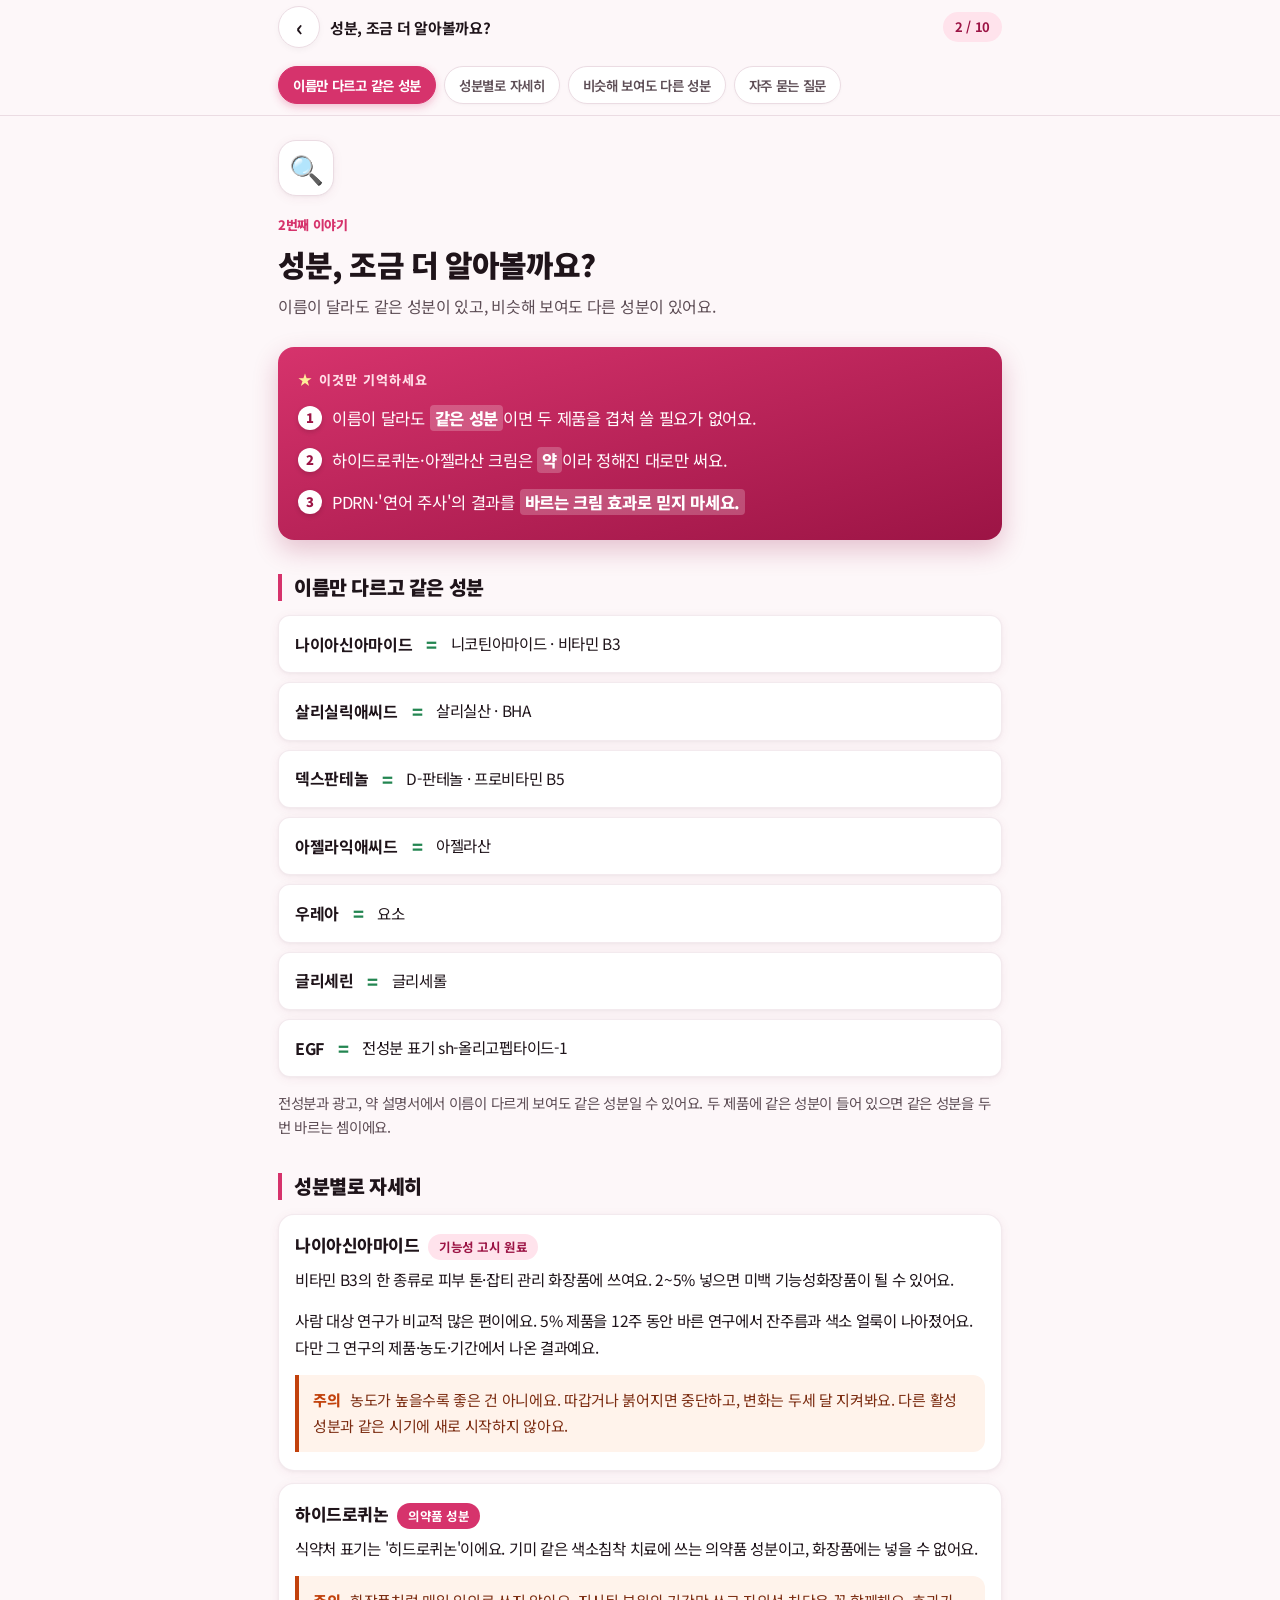
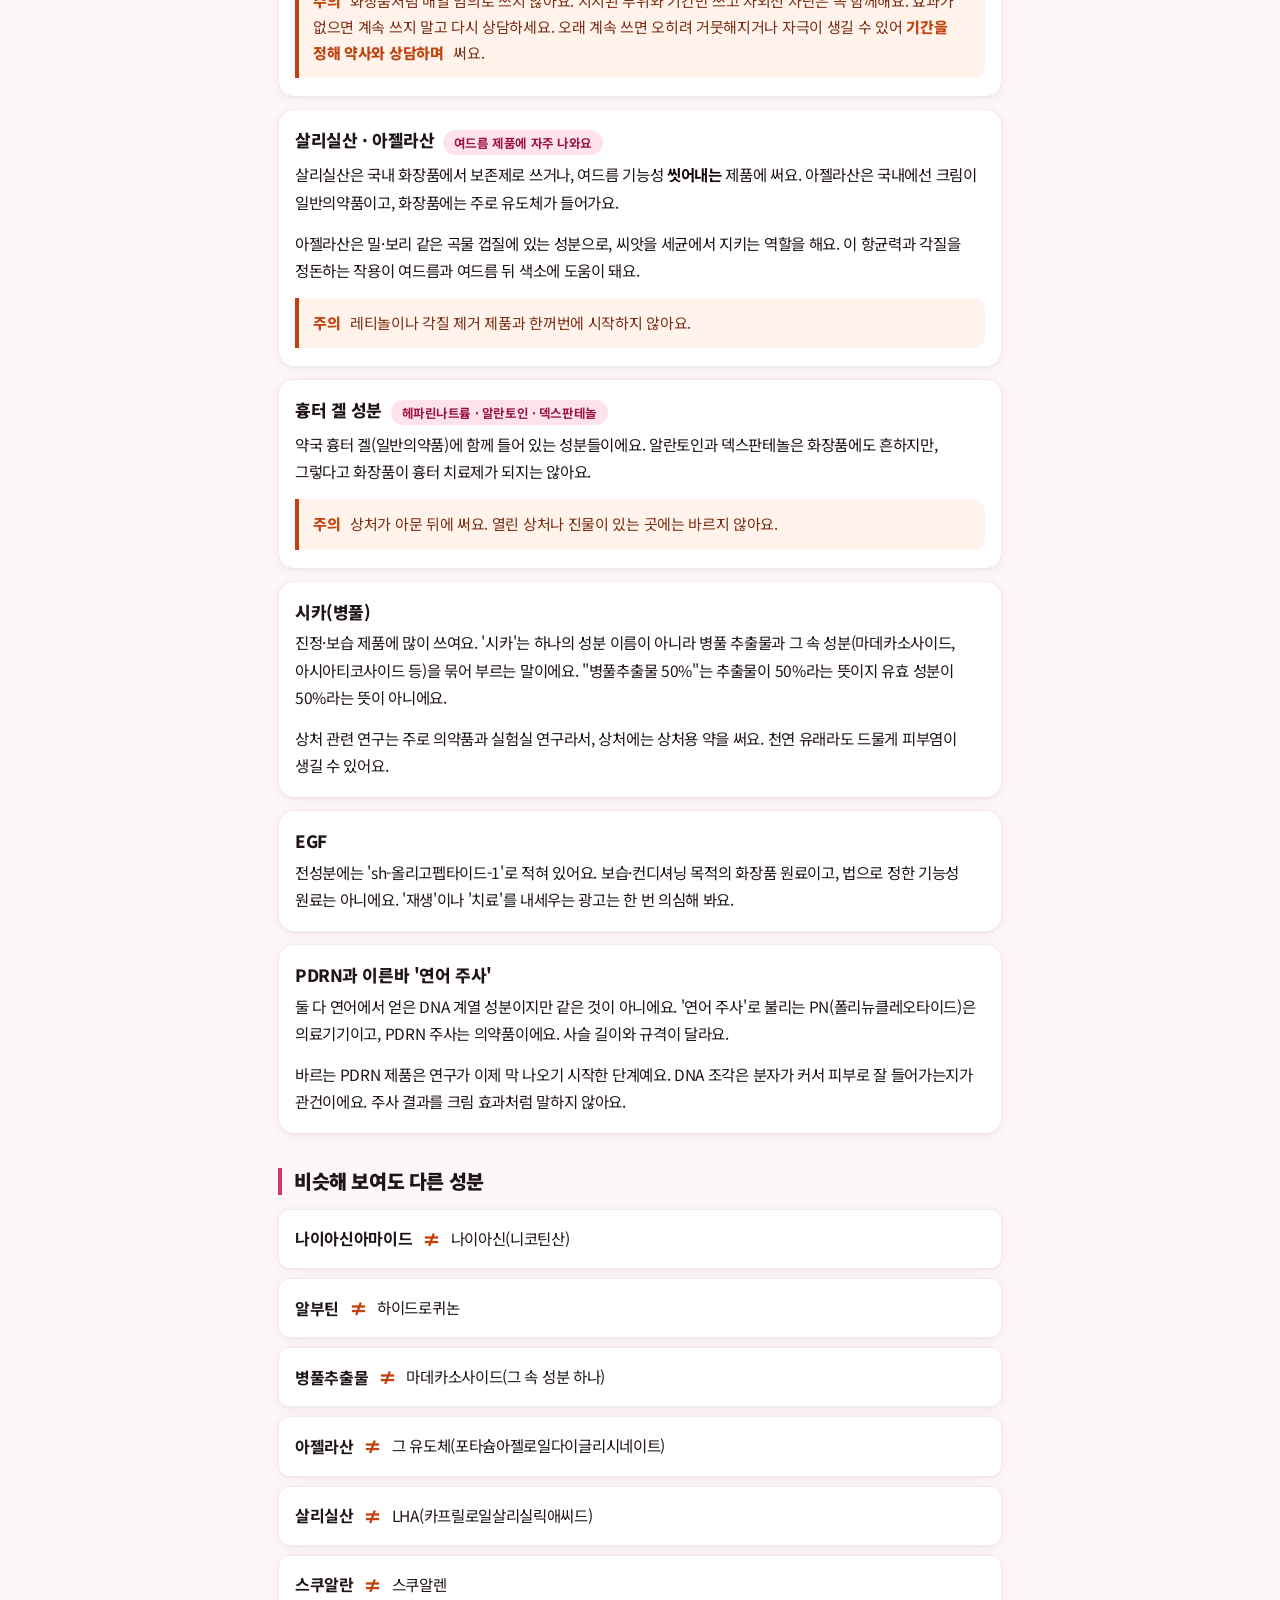
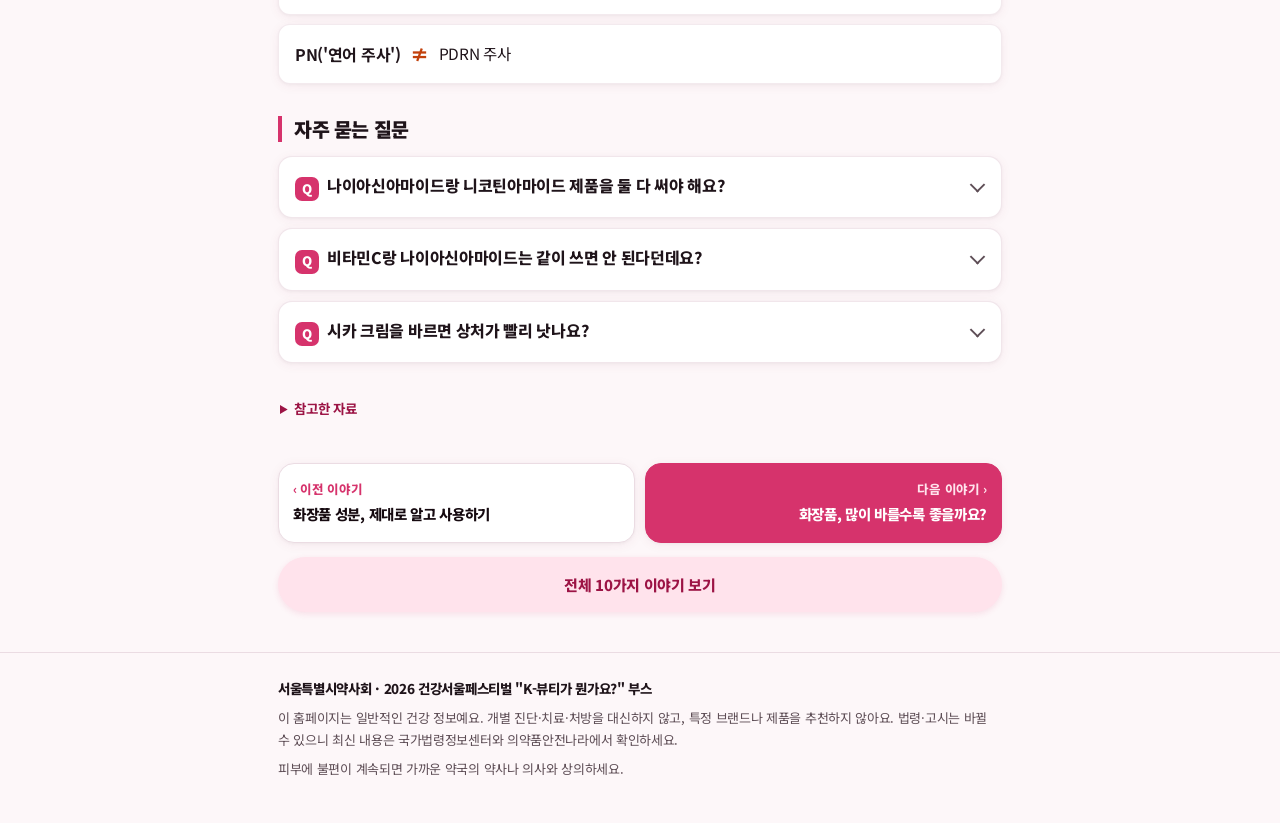
==== ingredients-more.html @ 90605d67 "Hero title in Hahmlet to match booth logo Co-Authored-By: Claude Opus 5.5 (1M context) <noreply@anth" ====
<!doctype html>
<html lang="ko">
<head>
<meta charset="utf-8">
<meta name="viewport" content="width=device-width, initial-scale=1, viewport-fit=cover">
<title>성분, 조금 더 알아볼까요? | 약사와 함께 읽는 K-뷰티</title>
<meta name="description" content="이름이 달라도 같은 성분이 있고, 비슷해 보여도 다른 성분이 있어요.">
<meta property="og:title" content="성분, 조금 더 알아볼까요?">
<meta property="og:image" content="https://spafesta.github.io/kbeauty2026/assets/og-image.png">
<meta property="og:image:width" content="1200">
<meta property="og:image:height" content="630">
<meta name="twitter:card" content="summary_large_image">
<meta name="twitter:image" content="https://spafesta.github.io/kbeauty2026/assets/og-image.png">
<meta property="og:description" content="이름이 달라도 같은 성분이 있고, 비슷해 보여도 다른 성분이 있어요.">
<meta name="theme-color" content="#fff8fa">
<link rel="icon" href="assets/icon.svg" type="image/svg+xml">
<link rel="preconnect" href="https://fonts.googleapis.com">
<link rel="preconnect" href="https://fonts.gstatic.com" crossorigin>
<link rel="stylesheet" href="https://fonts.googleapis.com/css2?family=Noto+Sans+KR:wght@400;500;700;900&display=swap">
<link rel="stylesheet" href="assets/style.css?v=1016c">
</head>
<body data-prev="ingredients.html" data-next="routine.html">
<a class="skip" href="#main">본문 바로가기</a>
<header class="appbar">
<div class="wrap appbar-in"><a class="back" href="index.html" aria-label="처음으로">‹</a><span class="appbar-title">성분, 조금 더 알아볼까요?</span><span class="appbar-pos">2 / 10</span></div>
<div class="progress" aria-hidden="true"><i></i></div>
<nav class="toc" aria-label="이 페이지의 목차"></nav>
</header>
<main id="main" class="wrap">
<div class="thead">
<div class="ico" aria-hidden="true">🔍</div>
<span class="tag-n">2번째 이야기</span>
<h1>성분, 조금 더 알아볼까요?</h1>
<p class="lead">이름이 달라도 같은 성분이 있고, 비슷해 보여도 다른 성분이 있어요.</p>
</div>
<div class="keybox"><p class="kb-title">이것만 기억하세요</p><ol><li>이름이 달라도 <b>같은 성분</b>이면 두 제품을 겹쳐 쓸 필요가 없어요.</li><li>하이드로퀴논·아젤라산 크림은 <b>약</b>이라 정해진 대로만 써요.</li><li>PDRN·'연어 주사'의 결과를 <b>바르는 크림 효과로 믿지 마세요.</b></li></ol></div>

<section>
<h3>이름만 다르고 같은 성분</h3>
<ul class="eq">
<li><b>나이아신아마이드</b><span>=</span>니코틴아마이드 · 비타민 B3</li>
<li><b>살리실릭애씨드</b><span>=</span>살리실산 · BHA</li>
<li><b>덱스판테놀</b><span>=</span>D-판테놀 · 프로비타민 B5</li>
<li><b>아젤라익애씨드</b><span>=</span>아젤라산</li>
<li><b>우레아</b><span>=</span>요소</li>
<li><b>글리세린</b><span>=</span>글리세롤</li>
<li><b>EGF</b><span>=</span>전성분 표기 sh-올리고펩타이드-1</li>
</ul>
<p class="note">전성분과 광고, 약 설명서에서 이름이 다르게 보여도 같은 성분일 수 있어요. 두 제품에 같은 성분이 들어 있으면 같은 성분을 두 번 바르는 셈이에요.</p>
</section>

<section>
<h3>성분별로 자세히</h3>
<div class="stack">
<article class="card">
<h4>나이아신아마이드 <span class="pill">기능성 고시 원료</span></h4>
<p>비타민 B3의 한 종류로 피부 톤·잡티 관리 화장품에 쓰여요. 2~5% 넣으면 미백 기능성화장품이 될 수 있어요.</p>
<p>사람 대상 연구가 비교적 많은 편이에요. 5% 제품을 12주 동안 바른 연구에서 잔주름과 색소 얼룩이 나아졌어요. 다만 그 연구의 제품·농도·기간에서 나온 결과예요.</p>
<p class="warn-line"><b>주의</b> 농도가 높을수록 좋은 건 아니에요. 따갑거나 붉어지면 중단하고, 변화는 두세 달 지켜봐요. 다른 활성 성분과 같은 시기에 새로 시작하지 않아요.</p>
</article>
<article class="card">
<h4>하이드로퀴논 <span class="pill strong">의약품 성분</span></h4>
<p>식약처 표기는 '히드로퀴논'이에요. 기미 같은 색소침착 치료에 쓰는 의약품 성분이고, 화장품에는 넣을 수 없어요.</p>
<p class="warn-line"><b>주의</b> 화장품처럼 매일 임의로 쓰지 않아요. 지시된 부위와 기간만 쓰고 자외선 차단은 꼭 함께해요. 효과가 없으면 계속 쓰지 말고 다시 상담하세요. 오래 계속 쓰면 오히려 거뭇해지거나 자극이 생길 수 있어 <b>기간을 정해 약사와 상담하며</b> 써요.</p>
</article>
<article class="card">
<h4>살리실산 · 아젤라산 <span class="pill">여드름 제품에 자주 나와요</span></h4>
<p>살리실산은 국내 화장품에서 보존제로 쓰거나, 여드름 기능성 <b>씻어내는</b> 제품에 써요. 아젤라산은 국내에선 크림이 일반의약품이고, 화장품에는 주로 유도체가 들어가요.</p>
<p>아젤라산은 밀·보리 같은 곡물 껍질에 있는 성분으로, 씨앗을 세균에서 지키는 역할을 해요. 이 항균력과 각질을 정돈하는 작용이 여드름과 여드름 뒤 색소에 도움이 돼요.</p>
<p class="warn-line"><b>주의</b> 레티놀이나 각질 제거 제품과 한꺼번에 시작하지 않아요.</p>
</article>
<article class="card">
<h4>흉터 겔 성분 <span class="pill">헤파린나트륨 · 알란토인 · 덱스판테놀</span></h4>
<p>약국 흉터 겔(일반의약품)에 함께 들어 있는 성분들이에요. 알란토인과 덱스판테놀은 화장품에도 흔하지만, 그렇다고 화장품이 흉터 치료제가 되지는 않아요.</p>
<p class="warn-line"><b>주의</b> 상처가 아문 뒤에 써요. 열린 상처나 진물이 있는 곳에는 바르지 않아요.</p>
</article>
<article class="card">
<h4>시카(병풀)</h4>
<p>진정·보습 제품에 많이 쓰여요. '시카'는 하나의 성분 이름이 아니라 병풀 추출물과 그 속 성분(마데카소사이드, 아시아티코사이드 등)을 묶어 부르는 말이에요. "병풀추출물 50%"는 추출물이 50%라는 뜻이지 유효 성분이 50%라는 뜻이 아니에요.</p>
<p>상처 관련 연구는 주로 의약품과 실험실 연구라서, 상처에는 상처용 약을 써요. 천연 유래라도 드물게 피부염이 생길 수 있어요.</p>
</article>
<article class="card">
<h4>EGF</h4>
<p>전성분에는 'sh-올리고펩타이드-1'로 적혀 있어요. 보습·컨디셔닝 목적의 화장품 원료이고, 법으로 정한 기능성 원료는 아니에요. '재생'이나 '치료'를 내세우는 광고는 한 번 의심해 봐요.</p>
</article>
<article class="card">
<h4>PDRN과 이른바 '연어 주사'</h4>
<p>둘 다 연어에서 얻은 DNA 계열 성분이지만 같은 것이 아니에요. '연어 주사'로 불리는 PN(폴리뉴클레오타이드)은 의료기기이고, PDRN 주사는 의약품이에요. 사슬 길이와 규격이 달라요.</p>
<p>바르는 PDRN 제품은 연구가 이제 막 나오기 시작한 단계예요. DNA 조각은 분자가 커서 피부로 잘 들어가는지가 관건이에요. 주사 결과를 크림 효과처럼 말하지 않아요.</p>
</article>
</div>
</section>

<section>
<h3>비슷해 보여도 다른 성분</h3>
<ul class="eq ne">
<li><b>나이아신아마이드</b><span>≠</span>나이아신(니코틴산)</li>
<li><b>알부틴</b><span>≠</span>하이드로퀴논</li>
<li><b>병풀추출물</b><span>≠</span>마데카소사이드(그 속 성분 하나)</li>
<li><b>아젤라산</b><span>≠</span>그 유도체(포타슘아젤로일다이글리시네이트)</li>
<li><b>살리실산</b><span>≠</span>LHA(카프릴로일살리실릭애씨드)</li>
<li><b>스쿠알란</b><span>≠</span>스쿠알렌</li>
<li><b>PN('연어 주사')</b><span>≠</span>PDRN 주사</li>
</ul>
</section>
<section class="faq"><h3>자주 묻는 질문</h3>
<details class="qa-item"><summary>나이아신아마이드랑 니코틴아마이드 제품을 둘 다 써야 해요?</summary><p>같은 성분이라 둘 다 살 필요가 없어요. 두 제품을 겹쳐 바르면 같은 성분을 두 번 바르는 셈이에요.</p></details>
<details class="qa-item"><summary>비타민C랑 나이아신아마이드는 같이 쓰면 안 된다던데요?</summary><p>평소처럼 같이 써도 안 된다는 근거는 약해요. 겹쳐 발랐을 때 따가우면 아침과 저녁으로 나눠 쓰면 돼요.</p></details>
<details class="qa-item"><summary>시카 크림을 바르면 상처가 빨리 낫나요?</summary><p>상처에는 화장품을 바르지 않는 게 원칙이에요. 상처는 상처용 약으로 관리하고, 시카 크림은 피부가 아문 뒤 보습용으로 생각하세요.</p></details>
</section>
<details class="refs"><summary>참고한 자료</summary><ol><li>식약처 「기능성화장품 심사에 관한 규정」</li><li>의약품안전나라(nedrug.mfds.go.kr) 허가사항</li><li>Bissett DL 외. Int J Cosmet Sci 2004;26(5):231–238</li><li>「화장품 안전기준 등에 관한 규정」 별표2(살리실릭애씨드), 화장품법 시행규칙 제2조</li></ol></details>
<nav class="pager" aria-label="다른 이야기">
<a class="prev" href="ingredients.html"><small>‹ 이전 이야기</small><b>화장품 성분, 제대로 알고 사용하기</b></a>
<a class="next" href="routine.html"><small>다음 이야기 ›</small><b>화장품, 많이 바를수록 좋을까요?</b></a>
</nav>
<a class="home-link" href="index.html">전체 10가지 이야기 보기</a>
</main>
<footer class="foot"><div class="wrap">
<p class="org">서울특별시약사회 · 2026 건강서울페스티벌 "K-뷰티가 뭔가요?" 부스</p>
<p>이 홈페이지는 일반적인 건강 정보예요. 개별 진단·치료·처방을 대신하지 않고, 특정 브랜드나 제품을 추천하지 않아요. 법령·고시는 바뀔 수 있으니 최신 내용은 국가법령정보센터와 의약품안전나라에서 확인하세요.</p>
<p>피부에 불편이 계속되면 가까운 약국의 약사나 의사와 상의하세요.</p>
</div></footer>
<script src="assets/app.js"></script>
</body>
</html>
---- assets/style.css ----
/* 약사와 함께 읽는 K-뷰티 — 모바일 우선 초고가독성 디자인 시스템
   구조: 1.토큰 2.기본 3.상단바 4.홈 5.주제 헤더 6.본문 부품(가독성 강화) 7.하단 8.PC 반응형 */

/* 1. 디자인 토큰 */
:root {
  --bg: #fdf7f9;
  --surface: #ffffff;
  --ink: #1f141a;          /* 본문 텍스트: 선명하고 짙은 웜블랙 (가독성 최우선) */
  --muted: #5e4e56;        /* 보조 텍스트: 대비 강화 (흐릿함 제거) */
  --line: #ebdce3;
  --brand: #d6336c;
  --brand-deep: #9c1445;
  --brand-soft: #ffe3ec;
  --brand-tint: #fff0f5;
  --warn: #c2410c;
  --warn-soft: #fff3eb;
  --ok: #238551;
  --ok-soft: #eafaf1;
  --danger: #c92a2a;
  --radius: 16px;
  --shadow: 0 2px 12px rgba(130, 30, 75, .06), 0 1px 3px rgba(0, 0, 0, .04);
  --font: "Noto Sans KR", -apple-system, BlinkMacSystemFont, "Apple SD Gothic Neo", "Malgun Gothic", system-ui, sans-serif;
  --bar-h: 54px;
  color-scheme: light;
}

/* 2. 기본 & 모바일 타이포그래피 */
* { box-sizing: border-box; }
html {
  -webkit-text-size-adjust: 100%;
  scroll-behavior: smooth;
  scroll-padding-top: calc(var(--bar-h) + 54px);
}
body {
  margin: 0;
  background: var(--bg);
  color: var(--ink);
  font-family: var(--font);
  font-size: 16.5px;
  line-height: 1.8;
  letter-spacing: -0.018em;  /* 한글 특유의 글자 벌어짐을 잡아주어 독서 피로도 감소 */
  word-break: keep-all;
  overflow-wrap: break-word;
  -webkit-tap-highlight-color: transparent;
}
img, svg { max-width: 100%; }
a { color: var(--brand-deep); text-underline-offset: 3px; }
a:focus-visible, button:focus-visible, summary:focus-visible { outline: 3px solid var(--brand); outline-offset: 2px; border-radius: 8px; }
h1, h2, h3, h4 { margin: 0; line-height: 1.4; text-wrap: balance; letter-spacing: -0.025em; }
p { margin: 0 0 14px; }
ul, ol { margin: 0 0 14px; }
b, strong { font-weight: 700; color: #160a10; }
.wrap { width: 100%; max-width: 660px; margin: 0 auto; padding-inline: 18px; }
.skip { position: absolute; left: -999px; top: 0; background: #fff; padding: 8px 12px; z-index: 50; }
.skip:focus { left: 8px; }
.note { font-size: 14.5px; color: var(--muted); line-height: 1.65; margin: 8px 0 14px; }
@media (prefers-reduced-motion: reduce) { html { scroll-behavior: auto; } * { animation: none !important; transition: none !important; } }

/* 3. 상단 고정바 (앱바 & 목차 칩) */
.appbar {
  position: sticky;
  top: 0;
  z-index: 30;
  background: rgba(253, 247, 249, .95);
  backdrop-filter: blur(14px);
  -webkit-backdrop-filter: blur(14px);
  border-bottom: 1px solid var(--line);
  padding-top: env(safe-area-inset-top, 0px);
}
.appbar-in { display: flex; align-items: center; gap: 10px; height: var(--bar-h); }
.brand { display: flex; align-items: center; gap: 8px; color: var(--ink); text-decoration: none; font-size: 15px; font-weight: 500; min-width: 0; }
.brand svg { width: 24px; height: 24px; color: var(--brand); flex: none; }
.brand b { color: var(--brand); font-weight: 900; }
.back {
  display: grid;
  place-items: center;
  width: 42px;
  height: 42px;
  border-radius: 50%;
  background: var(--surface);
  border: 1px solid var(--line);
  box-shadow: 0 2px 6px rgba(0, 0, 0, .04);
  color: var(--ink);
  text-decoration: none;
  font-size: 22px;
  font-weight: 700;
  flex: none;
}
.back:active { transform: scale(.95); }
.appbar-title { flex: 1; min-width: 0; font-size: 15px; font-weight: 700; white-space: nowrap; overflow: hidden; text-overflow: ellipsis; }
.appbar-pos { flex: none; font-size: 13px; font-weight: 700; color: var(--brand-deep); background: var(--brand-soft); border-radius: 999px; padding: 3px 12px; font-variant-numeric: tabular-nums; }
.progress { height: 3px; background: transparent; }
.progress i { display: block; height: 100%; width: 0; background: linear-gradient(90deg, #f06595, var(--brand)); transition: width .1s linear; }

/* 가로 스크롤 목차 칩 */
.toc { display: flex; gap: 8px; overflow-x: auto; padding: 9px 18px 11px; max-width: 660px; margin: 0 auto; scrollbar-width: none; }
.toc::-webkit-scrollbar { display: none; }
.toc a {
  flex: none;
  padding: 6px 14px;
  border-radius: 999px;
  background: var(--surface);
  border: 1px solid var(--line);
  color: var(--muted);
  text-decoration: none;
  font-size: 13.5px;
  font-weight: 600;
  white-space: nowrap;
  max-width: 220px;
  overflow: hidden;
  text-overflow: ellipsis;
  box-shadow: 0 1px 3px rgba(0, 0, 0, .03);
  transition: all .15s ease;
}
.toc a.on {
  background: var(--brand);
  border-color: var(--brand);
  color: #fff;
  font-weight: 700;
  box-shadow: 0 3px 8px rgba(214, 51, 108, .3);
}
.toc:empty { display: none; }

/* 4. 홈 화면 (index.html) */
.hero { padding: 26px 0 10px; }
.eyebrow {
  display: inline-block;
  font-size: 12.5px;
  font-weight: 700;
  color: var(--brand-deep);
  background: var(--brand-soft);
  border-radius: 999px;
  padding: 4px 14px;
  margin-bottom: 12px;
  letter-spacing: -0.01em;
}
.hero h1 { font-size: clamp(30px, 8.8vw, 40px); font-weight: 900; letter-spacing: -.03em; line-height: 1.25; margin-bottom: 12px; }
.hero h1 span { background: linear-gradient(120deg, #e64980, var(--brand-deep)); -webkit-background-clip: text; background-clip: text; color: transparent; }
.lead { color: var(--muted); font-size: 16px; line-height: 1.65; margin: 0; }

.sec-title { font-size: 20px; font-weight: 900; margin: 34px 0 14px; display: flex; align-items: baseline; gap: 8px; letter-spacing: -.02em; }
.sec-title small { font-size: 13.5px; font-weight: 500; color: var(--muted); }

/* 오늘 꼭 기억할 4가지 타일 */
.key-grid { display: grid; grid-template-columns: 1fr 1fr; gap: 10px; list-style: none; margin: 0; padding: 0; }
.key-grid li {
  background: var(--surface);
  border-radius: var(--radius);
  padding: 16px 14px 14px;
  box-shadow: var(--shadow);
  border: 1px solid rgba(235, 220, 227, .6);
  font-size: 14px;
  line-height: 1.65;
  color: var(--muted);
}
.key-grid li b { display: block; color: var(--ink); font-size: 16px; margin-bottom: 4px; font-weight: 800; }
.key-grid .ic { display: block; font-size: 26px; line-height: 1; margin-bottom: 8px; }

/* 10가지 이야기 섹션 헤더 & 카드 */
.group-label {
  font-size: 17.5px;
  font-weight: 900;
  color: var(--brand-deep);
  margin: 28px 2px 12px;
  letter-spacing: -.02em;
  display: flex;
  align-items: center;
  gap: 8px;
}
.group-label::before {
  content: "";
  display: inline-block;
  width: 5px;
  height: 18px;
  background: var(--brand);
  border-radius: 3px;
}
.cards { display: grid; gap: 11px; }
.tcard {
  display: grid;
  grid-template-columns: 50px 1fr 20px;
  gap: 14px;
  align-items: center;
  background: var(--surface);
  border-radius: var(--radius);
  padding: 16px 16px 16px 14px;
  box-shadow: var(--shadow);
  border: 1px solid rgba(235, 220, 227, .6);
  color: var(--ink);
  text-decoration: none;
  transition: transform .15s ease, box-shadow .15s ease;
}
.tcard:active { transform: scale(.985); background: #fffcfd; }
.tcard .ico {
  width: 50px;
  height: 50px;
  border-radius: 15px;
  background: var(--brand-tint);
  border: 1px solid var(--brand-soft);
  display: grid;
  place-items: center;
  font-size: 25px;
  position: relative;
}
.tcard .ico em {
  position: absolute;
  top: -5px;
  left: -5px;
  min-width: 22px;
  height: 22px;
  border-radius: 999px;
  background: var(--brand);
  color: #fff;
  font: 800 12px/22px var(--font);
  text-align: center;
  padding: 0 4px;
  box-shadow: 0 2px 5px rgba(214, 51, 108, .3);
}
.tcard b { display: block; font-size: 17px; line-height: 1.45; margin-bottom: 3px; font-weight: 800; }
.tcard small { display: block; font-size: 14px; line-height: 1.55; color: var(--muted); }
.tcard::after { content: "›"; font-size: 26px; color: var(--brand); font-weight: 700; text-align: right; }

.ask {
  margin-top: 36px;
  padding: 22px;
  border-radius: var(--radius);
  background: linear-gradient(135deg, #ffe3ec, #fff0f5);
  border: 1px solid #ffd4e3;
}
.ask h2 { font-size: 18.5px; font-weight: 900; margin-bottom: 8px; color: var(--brand-deep); }
.ask p:last-child { margin: 0; font-size: 15px; line-height: 1.7; color: #4a333e; }

/* 5. 주제 상세 페이지 헤더 */
.thead { padding: 24px 0 8px; }
.thead .ico {
  width: 56px;
  height: 56px;
  border-radius: 18px;
  background: var(--surface);
  border: 1px solid var(--line);
  box-shadow: var(--shadow);
  display: grid;
  place-items: center;
  font-size: 28px;
  margin-bottom: 12px;
}
.thead .tag-n { display: inline-block; font-size: 13px; font-weight: 800; color: var(--brand); margin-bottom: 6px; }
.thead h1 { font-size: clamp(24px, 6.8vw, 30px); font-weight: 900; letter-spacing: -.03em; margin-bottom: 8px; }
.thead .lead { font-size: 16px; color: var(--muted); line-height: 1.65; }

/* 🌟 핵심 3줄 요약 박스 (시인성 극대화) */
.keybox {
  margin-top: 20px;
  background: linear-gradient(165deg, #d6336c 0%, #9c1445 100%);
  color: #ffffff;
  border-radius: var(--radius);
  padding: 20px 20px 10px;
  box-shadow: 0 10px 26px rgba(156, 20, 69, .24);
}
.kb-title {
  font-size: 13px;
  font-weight: 800;
  letter-spacing: .08em;
  color: #ffdce6;
  margin-bottom: 12px;
  text-transform: uppercase;
  display: flex;
  align-items: center;
  gap: 6px;
}
.kb-title::before { content: "★"; font-size: 14px; color: #ffec99; }
.keybox ol { list-style: none; counter-reset: kb; padding: 0; margin: 0; }
.keybox li {
  counter-increment: kb;
  position: relative;
  padding-left: 34px;
  margin-bottom: 14px;
  font-size: 16.5px;
  line-height: 1.7;
  color: #fffafc;
}
.keybox li::before {
  content: counter(kb);
  position: absolute;
  left: 0;
  top: 2px;
  width: 24px;
  height: 24px;
  border-radius: 50%;
  background: #ffffff;
  color: var(--brand-deep);
  font-size: 13px;
  font-weight: 900;
  display: grid;
  place-items: center;
  box-shadow: 0 2px 5px rgba(0, 0, 0, .15);
}
.keybox b {
  color: #fff;
  font-weight: 800;
  background: rgba(255, 255, 255, .22);
  border-radius: 4px;
  padding: 1px 5px;
}

/* 본문 섹션 및 제목 */
main > section, .block { margin-top: 34px; }
main > section > h3 {
  font-size: 19.5px;
  font-weight: 900;
  margin-bottom: 14px;
  padding-left: 12px;
  border-left: 4px solid var(--brand);
  line-height: 1.35;
  letter-spacing: -.02em;
}
h4 { font-size: 17px; font-weight: 800; margin-bottom: 6px; color: var(--ink); }

/* 6. 본문 부품 디자인 (모바일 가독성 특화) */
.card {
  background: var(--surface);
  border-radius: var(--radius);
  padding: 18px 16px;
  box-shadow: var(--shadow);
  border: 1px solid rgba(235, 220, 227, .6);
  min-width: 0;
}
.card p:last-child { margin-bottom: 0; }
.card p { font-size: 15.5px; line-height: 1.75; }
.grid2, .grid3, .stack { display: grid; gap: 12px; margin-bottom: 14px; }

.pill {
  display: inline-block;
  font-size: 12.5px;
  font-weight: 700;
  color: var(--brand-deep);
  background: var(--brand-soft);
  border-radius: 999px;
  padding: 2px 11px;
  margin-left: 4px;
  vertical-align: middle;
  line-height: 1.7;
}
.card > .pill { display: table; margin: 0 0 8px; }
.pill.strong { background: var(--brand); color: #fff; }
.big { display: block; font-size: 30px; font-weight: 900; color: var(--brand); line-height: 1.2; margin-bottom: 2px; }

.warn-line {
  font-size: 15px !important;
  line-height: 1.65;
  background: var(--warn-soft);
  border-left: 4px solid var(--warn);
  border-radius: 0 12px 12px 0;
  padding: 12px 14px;
  margin-top: 12px;
  color: #7c2d12;
}
.warn-line b { color: var(--warn); margin-right: 6px; font-weight: 800; }

/* 🌟 모바일 표: 카드형 2열 그리드로 정보 정돈 */
.table-wrap { margin-bottom: 14px; }
table { width: 100%; border-collapse: separate; border-spacing: 0 10px; }
thead { display: none; }
tbody, tr, th, td { display: block; }
tbody tr {
  background: var(--surface);
  border-radius: 14px;
  padding: 14px 16px;
  box-shadow: var(--shadow);
  border: 1px solid rgba(235, 220, 227, .7);
  margin-bottom: 10px;
}
tbody th {
  font-size: 17px;
  font-weight: 800;
  text-align: left;
  margin-bottom: 6px;
  padding-bottom: 6px;
  border-bottom: 1px solid var(--line);
  color: var(--brand-deep);
}
tbody td {
  display: grid;
  grid-template-columns: 86px 1fr;
  align-items: baseline;
  gap: 8px;
  font-size: 15px;
  line-height: 1.65;
  padding: 6px 0;
  border-bottom: 1px dashed rgba(235, 220, 227, .7);
}
tbody td:last-child { border-bottom: none; }
tbody td::before {
  content: attr(data-label);
  font-size: 12px;
  font-weight: 700;
  color: var(--brand-deep);
  background: var(--brand-soft);
  border-radius: 6px;
  padding: 2px 6px;
  text-align: center;
  display: inline-block;
  white-space: nowrap;
}
tbody tr > td:first-child:not([data-label="성분"]) {
  font-size: 16px;
  font-weight: 800;
  color: var(--ink);
  grid-template-columns: 1fr;
  border-bottom: 1px solid var(--line);
  margin-bottom: 4px;
  padding-bottom: 6px;
}
tbody tr > td:first-child:not([data-label="성분"])::before { display: none; }

/* 체크 / 엑스 리스트 */
.check, .no { list-style: none; padding: 0; margin: 0 0 14px; }
.check li, .no li { position: relative; padding-left: 30px; margin-bottom: 11px; font-size: 15.5px; line-height: 1.7; }
.check li::before, .no li::before {
  position: absolute;
  left: 0;
  top: 3px;
  width: 22px;
  height: 22px;
  border-radius: 50%;
  display: grid;
  place-items: center;
  font-size: 13px;
  font-weight: 900;
  color: #fff;
  line-height: 1;
}
.check li::before { content: "✓"; background: var(--ok); box-shadow: 0 2px 4px rgba(35, 133, 81, .25); }
.no li::before { content: "✕"; background: var(--warn); box-shadow: 0 2px 4px rgba(194, 65, 12, .25); }

/* 성분 등호/부등호 리스트 */
.eq { list-style: none; padding: 0; margin: 0 0 14px; display: grid; gap: 9px; }
.eq li {
  background: var(--surface);
  border-radius: 12px;
  padding: 12px 16px;
  box-shadow: var(--shadow);
  border: 1px solid rgba(235, 220, 227, .6);
  font-size: 15.5px;
  display: flex;
  align-items: center;
  gap: 6px;
  flex-wrap: wrap;
}
.eq li b { color: var(--ink); font-size: 16px; }
.eq li span { display: inline-block; min-width: 26px; text-align: center; font-weight: 900; color: var(--ok); font-size: 18px; }
.eq.ne li span { color: var(--warn); font-size: 19px; }

/* 단계 안내 (Steps) */
.steps { list-style: none; counter-reset: s; padding: 0; margin: 0 0 14px; position: relative; }
.steps li { counter-increment: s; position: relative; padding: 0 0 20px 48px; }
.steps li::before {
  content: counter(s);
  position: absolute;
  left: 0;
  top: 0;
  width: 34px;
  height: 34px;
  border-radius: 50%;
  background: var(--brand);
  color: #fff;
  display: grid;
  place-items: center;
  font-weight: 800;
  font-size: 15px;
  z-index: 1;
  box-shadow: 0 3px 8px rgba(214, 51, 108, .28);
}
.steps li::after {
  content: "";
  position: absolute;
  left: 16px;
  top: 36px;
  bottom: 2px;
  width: 2px;
  background: #f8c0d3;
}
.steps li:last-child { padding-bottom: 0; }
.steps li:last-child::after { display: none; }
.steps b { display: block; font-size: 17px; line-height: 1.5; padding-top: 3px; font-weight: 800; }
.steps span { display: block; font-size: 15px; color: var(--muted); line-height: 1.7; margin-top: 2px; }

/* O/X 퀴즈 리스트 */
.ox { list-style: none; padding: 0; margin: 0 0 14px; display: grid; gap: 9px; }
.ox li {
  position: relative;
  background: var(--surface);
  border-radius: 14px;
  padding: 14px 16px 14px 54px;
  box-shadow: var(--shadow);
  border: 1px solid rgba(235, 220, 227, .6);
}
.ox li::before {
  position: absolute;
  left: 14px;
  top: 14px;
  width: 30px;
  height: 30px;
  border-radius: 50%;
  display: grid;
  place-items: center;
  font-weight: 900;
  font-size: 16px;
  color: #fff;
  line-height: 1;
}
.ox .x::before { content: "✕"; background: var(--warn); }
.ox .o::before { content: "○"; background: var(--ok); }
.ox b, .ox span { display: block; }
.ox b { font-size: 16px; line-height: 1.5; font-weight: 800; }
.ox span { color: var(--muted); font-size: 14.5px; line-height: 1.65; margin-top: 2px; }

/* 피부 고민 카드 */
.concern { padding: 18px 16px; }
.concern p { font-size: 15.5px; line-height: 1.7; margin-bottom: 10px; }
.concern p:last-child { margin-bottom: 0; }
.concern h4 { color: var(--brand-deep); margin-bottom: 10px; font-size: 18px; }
.tag {
  display: inline-block;
  font-size: 12px;
  font-weight: 800;
  color: var(--brand-deep);
  background: var(--brand-soft);
  border-radius: 6px;
  padding: 1px 8px;
  margin-right: 6px;
}
.tag.pick { color: #fff; background: var(--ok); }
.tag.care { color: #fff; background: var(--warn); }

/* 자극 단계별 대처 */
.level { border-top: 5px solid var(--ok); }
.level.l2 { border-top-color: #f59f00; }
.level.l3 { border-top-color: var(--danger); }
.level ul { padding-left: 1.1em; font-size: 15px; margin-bottom: 10px; }
.level.l3 h4 { color: var(--danger); font-size: 18px; }

/* 강조 콜아웃 상자 */
.callout {
  background: var(--brand-tint);
  border: 1px solid #ffd4e3;
  border-radius: var(--radius);
  padding: 20px 18px;
}
.callout > h3, .callout > h2 {
  font-size: 18px;
  font-weight: 900;
  margin-bottom: 12px;
  padding: 0;
  border: 0;
  color: var(--brand-deep);
}
.callout > h3::before { content: "💡 "; }
.callout.warn { background: var(--warn-soft); border-color: #ffd8b5; }
.callout.warn > h3 { color: var(--warn); }
.callout.warn > h3::before { content: "⚠️ "; }
.callout.soft > h3::before { content: "🌸 "; }
.callout p, .callout ul { font-size: 15.5px; line-height: 1.75; }
.callout p:last-child, .callout ul:last-child { margin-bottom: 0; }

/* UV 침투 다이어그램 */
.uv {
  position: relative;
  height: 108px;
  border-radius: 14px;
  overflow: hidden;
  margin-bottom: 8px;
  background: var(--surface);
  box-shadow: var(--shadow);
  border: 1px solid var(--line);
}
.uv-layer { position: absolute; left: 0; right: 0; padding: 6px 14px; font-size: 13.5px; font-weight: 700; color: var(--muted); text-align: right; }
.uv-layer.epi { top: 0; height: 45%; background: var(--brand-soft); }
.uv-layer.der { top: 45%; bottom: 0; background: var(--brand-tint); }
.ray { position: absolute; top: 0; width: 62px; border-radius: 0 0 10px 10px; color: #fff; font-weight: 800; font-size: 13.5px; text-align: center; padding-top: 6px; box-shadow: 0 2px 6px rgba(0,0,0,.15); }
.ray.b { left: 16px; height: 45%; background: #f06595; }
.ray.a { left: 90px; height: 92%; background: var(--brand-deep); }

/* 수출 통계 카드 */
.stats { display: grid; gap: 10px; margin-bottom: 8px; }
.stats > div { background: var(--surface); border-radius: var(--radius); padding: 16px 18px; box-shadow: var(--shadow); border: 1px solid var(--line); }
.stats .num { display: block; font-size: 28px; font-weight: 900; color: var(--brand); line-height: 1.3; }
.stats p { margin: 0; font-size: 15px; color: var(--muted); }
.flow { display: flex; flex-wrap: wrap; gap: 8px; font-size: 14px; margin-top: 6px; }
.flow span { background: var(--brand-soft); color: var(--brand-deep); font-weight: 700; border-radius: 999px; padding: 4px 14px; }
.flow span + span::before { content: "→ "; }

/* 수출 품목 막대 차트 */
.bars { display: grid; gap: 14px; margin-bottom: 10px; background: var(--surface); border-radius: var(--radius); padding: 18px 16px; box-shadow: var(--shadow); border: 1px solid var(--line); }
.bars .bar { display: grid; grid-template-columns: 1fr auto; gap: 5px 10px; font-size: 15.5px; }
.bars .bar .lbl small { display: block; font-size: 13px; color: var(--muted); }
.bars .track { grid-column: 1 / -1; height: 11px; background: var(--brand-tint); border-radius: 999px; overflow: hidden; }
.bars .track i { display: block; height: 100%; background: linear-gradient(90deg, #f06595, var(--brand)); border-radius: 999px; }
.bars b { font-variant-numeric: tabular-nums; color: var(--brand-deep); font-weight: 800; }

/* 🌟 자주 묻는 질문 (아코디언 UI 고도화) */
.faq { margin-top: 32px; }
.faq > h3 { font-size: 19.5px; font-weight: 900; margin-bottom: 14px; padding-left: 12px; border-left: 4px solid var(--brand); }
.qa-item {
  background: var(--surface);
  border-radius: 14px;
  box-shadow: var(--shadow);
  border: 1px solid rgba(235, 220, 227, .7);
  margin-bottom: 10px;
  overflow: hidden;
  transition: all .2s ease;
}
.qa-item > summary {
  list-style: none;
  cursor: pointer;
  position: relative;
  padding: 16px 44px 16px 16px;
  font-weight: 800;
  font-size: 16px;
  line-height: 1.55;
  color: var(--ink);
}
.qa-item > summary::-webkit-details-marker { display: none; }
.qa-item > summary::before {
  content: "Q";
  display: inline-grid;
  place-items: center;
  width: 24px;
  height: 24px;
  border-radius: 7px;
  background: var(--brand);
  color: #fff;
  font-size: 13px;
  font-weight: 900;
  margin-right: 8px;
  vertical-align: -2px;
}
.qa-item > summary::after {
  content: "";
  position: absolute;
  right: 18px;
  top: 50%;
  width: 9px;
  height: 9px;
  border-right: 2px solid var(--muted);
  border-bottom: 2px solid var(--muted);
  transform: translateY(-70%) rotate(45deg);
  transition: transform .2s ease;
}
.qa-item[open] > summary::after { transform: translateY(-30%) rotate(-135deg); }
.qa-item[open] > summary { color: var(--brand-deep); border-bottom: 1px solid var(--line); }
.qa-item > p {
  margin: 0;
  padding: 14px 16px 16px;
  font-size: 15.5px;
  line-height: 1.75;
  color: #3b2832;
  background: #fffcfd;
}

/* 참고 자료 토글 */
.refs { margin-top: 26px; font-size: 13.5px; color: var(--muted); line-height: 1.65; }
.refs > summary { cursor: pointer; font-weight: 700; padding: 8px 2px; color: var(--brand-deep); }
.refs ol { padding-left: 1.4em; margin: 6px 0 0; }
.xref { font-weight: 800; text-decoration: underline; text-underline-offset: 3px; }

/* 7. 하단 네비게이션 & 푸터 */
.pager { display: grid; grid-template-columns: 1fr 1fr; gap: 10px; margin-top: 36px; }
.pager a {
  display: block;
  background: var(--surface);
  border-radius: var(--radius);
  box-shadow: var(--shadow);
  border: 1px solid var(--line);
  padding: 14px 14px;
  text-decoration: none;
  color: var(--ink);
  min-height: 80px;
  transition: transform .15s ease;
}
.pager a:active { transform: scale(.98); }
.pager a small { display: block; font-size: 12.5px; font-weight: 800; color: var(--brand); margin-bottom: 3px; }
.pager a b { display: block; font-size: 14.5px; line-height: 1.45; font-weight: 800; }
.pager .next { text-align: right; background: var(--brand); border-color: var(--brand); color: #fff; }
.pager .next small { color: #ffe3ec; }
.pager .next b { color: #fff; }
.pager .only { grid-column: 1 / -1; }
.pager .gap { visibility: hidden; }
.home-link {
  display: block;
  text-align: center;
  margin-top: 14px;
  padding: 14px;
  border-radius: 999px;
  background: var(--brand-soft);
  color: var(--brand-deep);
  font-weight: 800;
  text-decoration: none;
  font-size: 15px;
  box-shadow: 0 2px 6px rgba(214, 51, 108, .12);
}
.home-link:active { transform: scale(.98); }
.foot {
  margin-top: 40px;
  padding: 24px 0 calc(36px + env(safe-area-inset-bottom, 0px));
  border-top: 1px solid var(--line);
  font-size: 13px;
  color: var(--muted);
  line-height: 1.75;
}
.foot .org { font-weight: 800; color: var(--ink); font-size: 13.5px; margin-bottom: 6px; }
.foot p { margin-bottom: 6px; }

/* 8. 부수적 PC 확장 (태블릿 및 데스크톱) */
@media (min-width: 700px) {
  body { font-size: 17px; }
  .wrap, .toc { max-width: 760px; }
  .grid2 { grid-template-columns: 1fr 1fr; }
  .grid3 { grid-template-columns: repeat(3, 1fr); }
  .stats { grid-template-columns: repeat(3, 1fr); }
  .key-grid { grid-template-columns: repeat(4, 1fr); }
  .cards { grid-template-columns: 1fr 1fr; }
  .hero { padding-top: 48px; }
  table { border-spacing: 0; background: var(--surface); border-radius: 14px; overflow: hidden; box-shadow: var(--shadow); }
  thead { display: table-header-group; }
  tbody { display: table-row-group; }
  tr { display: table-row; }
  th, td { display: table-cell; }
  tbody tr { background: none; box-shadow: none; padding: 0; margin: 0; border-radius: 0; }
  th, td, tbody th, tbody td { padding: 13px 18px; text-align: left; border-bottom: 1px solid var(--line); vertical-align: top; font-size: 16px; }
  thead th { background: var(--brand-tint); color: var(--brand-deep); font-size: 14.5px; font-weight: 800; }
  tbody th { margin: 0; border-bottom: 1px solid var(--line); }
  tbody td { display: table-cell; }
  tbody td::before { display: none; }
  tbody tr:last-child > * { border-bottom: 0; }
}

/* 9. 네이티브 만족도 설문 팝업 (모바일 최적화) */
body.sv-lock { overflow: hidden; }
.survey {
  position: fixed;
  inset: 0;
  z-index: 100;
  background: rgba(30, 15, 22, .6);
  backdrop-filter: blur(8px);
  -webkit-backdrop-filter: blur(8px);
  display: flex;
  align-items: flex-end;
  justify-content: center;
  padding: 12px;
  padding-bottom: calc(12px + env(safe-area-inset-bottom, 0px));
  animation: svFadeIn .25s ease-out;
}
.survey[hidden] { display: none; }
@keyframes svFadeIn {
  from { opacity: 0; }
  to { opacity: 1; }
}

.sv-box {
  position: relative;
  width: 100%;
  max-width: 460px;
  max-height: 90vh;
  overflow-y: auto;
  background: #ffffff;
  border-radius: 24px;
  padding: 26px 20px 20px;
  box-shadow: 0 16px 40px rgba(0, 0, 0, .2), 0 0 0 1px rgba(255, 212, 227, .6);
  animation: svSlideUp .3s cubic-bezier(0.16, 1, 0.3, 1);
}
@keyframes svSlideUp {
  from { transform: translateY(30px); opacity: 0; }
  to { transform: translateY(0); opacity: 1; }
}

.sv-x {
  position: absolute;
  top: 14px;
  right: 14px;
  width: 36px;
  height: 36px;
  border-radius: 50%;
  border: 0;
  background: var(--brand-tint, #fff0f5);
  color: var(--muted);
  font-size: 22px;
  line-height: 1;
  display: grid;
  place-items: center;
  cursor: pointer;
  transition: all .15s ease;
}
.sv-x:active { transform: scale(.9); background: var(--brand-soft); }

.sv-eyebrow {
  display: inline-block;
  font-size: 12px;
  font-weight: 800;
  color: var(--brand-deep);
  background: var(--brand-soft);
  border-radius: 999px;
  padding: 3px 12px;
  margin-bottom: 8px;
}
.sv-box h2 {
  font-size: 22px;
  font-weight: 900;
  letter-spacing: -.03em;
  color: var(--ink);
  margin-bottom: 4px;
}
.sv-sub {
  font-size: 14px;
  color: var(--muted);
  margin-bottom: 20px;
  line-height: 1.5;
}

.sv-group {
  border: 0;
  padding: 0;
  margin: 0 0 18px;
}
.sv-group legend, .sv-text {
  font-size: 15.5px;
  font-weight: 800;
  color: var(--ink);
  margin-bottom: 8px;
  display: block;
}
.sv-group .req {
  color: var(--brand);
  font-weight: 900;
}
.sv-text small {
  font-weight: 400;
  color: var(--muted);
}

/* 탭 칩 버튼 (라디오) */
.sv-opts {
  display: grid;
  grid-template-columns: 1fr 1fr;
  gap: 8px;
}
.sv-opts label {
  position: relative;
  display: block;
}
.sv-opts input {
  position: absolute;
  opacity: 0;
  width: 0;
  height: 0;
}
.sv-opts span {
  display: flex;
  align-items: center;
  justify-content: center;
  padding: 12px 8px;
  background: #fff;
  border: 1.5px solid var(--line);
  border-radius: 14px;
  font-size: 14.5px;
  font-weight: 600;
  color: var(--ink);
  cursor: pointer;
  transition: all .15s ease;
  user-select: none;
  box-shadow: 0 1px 3px rgba(0, 0, 0, .02);
}
.sv-opts label:active span {
  transform: scale(.97);
}
.sv-opts input:checked + span {
  background: var(--brand);
  border-color: var(--brand);
  color: #ffffff;
  font-weight: 800;
  box-shadow: 0 4px 12px rgba(214, 51, 108, .3);
  transform: translateY(-1px);
}

/* 한마디 입력창 */
#sv-q3 {
  width: 100%;
  font: inherit;
  font-size: 14.5px;
  padding: 12px 14px;
  border: 1.5px solid var(--line);
  border-radius: 14px;
  background: #fff;
  color: var(--ink);
  outline: none;
  transition: border-color .15s, box-shadow .15s;
}
#sv-q3:focus {
  border-color: var(--brand);
  box-shadow: 0 0 0 3px rgba(214, 51, 108, .15);
}

/* 액션 버튼 */
.sv-send {
  width: 100%;
  font: inherit;
  font-weight: 800;
  font-size: 16px;
  padding: 14px;
  border: 0;
  border-radius: 999px;
  background: linear-gradient(135deg, #f06595 0%, var(--brand) 100%);
  color: #fff;
  cursor: pointer;
  box-shadow: 0 4px 14px rgba(214, 51, 108, .35);
  margin-top: 6px;
  transition: transform .15s, opacity .15s;
}
.sv-send:active {
  transform: scale(.98);
}
.sv-send:disabled {
  opacity: .7;
  cursor: not-allowed;
}

.sv-foot-btns {
  display: flex;
  align-items: center;
  justify-content: space-between;
  margin-top: 10px;
  padding: 0 4px;
}
.sv-today, .sv-close-btn {
  font: inherit;
  font-size: 13.5px;
  font-weight: 600;
  padding: 8px 6px;
  border: 0;
  background: none;
  color: var(--muted);
  cursor: pointer;
  transition: color .15s;
}
.sv-today:hover, .sv-close-btn:hover {
  color: var(--ink);
  text-decoration: underline;
}

/* 완료 화면 애니메이션 */
.sv-done-box {
  text-align: center;
  padding: 24px 10px 14px;
  animation: svFadeIn .3s ease;
}
.sv-heart {
  font-size: 52px;
  line-height: 1;
  margin-bottom: 14px;
  animation: svHeartBeat .8s ease infinite alternate;
}
@keyframes svHeartBeat {
  from { transform: scale(1); }
  to { transform: scale(1.15); }
}
.sv-done-box h3 {
  font-size: 21px;
  font-weight: 900;
  color: var(--brand-deep);
  margin-bottom: 8px;
}
.sv-done-box p {
  font-size: 15px;
  color: var(--muted);
  line-height: 1.6;
  margin: 0;
}

@media (min-width: 640px) {
  .survey {
    align-items: center;
    padding: 20px;
  }
  .sv-box {
    padding: 30px 24px 24px;
  }
}

/* 로고 */
.logos { display: flex; align-items: center; gap: 18px; flex-wrap: wrap; margin-bottom: 14px; }
.lg-fest { height: 64px; width: auto; }
.lg-kpa { height: 22px; width: auto; }
.foot-logos { justify-content: center; margin: 8px 0 14px; }
.foot-logos .lg-fest { height: 48px; } .foot-logos .lg-kpa { height: 18px; }
.sv-logo { height: 16px; width: auto; display: block; margin-bottom: 8px; }
@media (min-width: 900px) { .lg-fest { height: 84px; } .lg-kpa { height: 28px; } }
.lg-kb { display: block; width: 200px; height: auto; margin: 0 0 12px; }
.lg-kbs { height: 48px; width: auto; }
.sv-kb { height: 44px; width: auto; display: block; margin-bottom: 8px; }
@media (min-width: 900px) { .lg-kb { width: 260px; } }
/* 상단바 로고 */
.bar-kb { height: 22px; width: auto; display: block; }
.bar-orgs { margin-left: auto; display: flex; align-items: center; gap: 10px; flex: none; }
.bar-fest { height: 30px; width: auto; }
.bar-kpa { height: 13px; width: auto; }
@media (max-width: 380px) { .bar-kb { height: 18px; } .bar-kpa { height: 11px; } .bar-orgs { gap: 6px; } }
@media (min-width: 900px) { .bar-kb { height: 28px; } .bar-fest { height: 38px; } .bar-kpa { height: 18px; } }
/* 로고 크기 줄임 */
.lg-kb { width: 110px !important; margin-bottom: 8px; }
.bar-kb { height: 16px !important; }
.bar-fest { height: 22px !important; }
.bar-kpa { height: 10px !important; }
.lg-kbs, .foot-logos .lg-fest { height: 28px !important; } .foot-logos .lg-kpa { height: 11px !important; }
.sv-kb { height: 26px !important; }
@media (min-width: 900px) { .lg-kb { width: 140px !important; } .bar-kb { height: 20px !important; } .bar-fest { height: 28px !important; } .bar-kpa { height: 13px !important; } }
.lg-kb { width: 200px !important; } @media (min-width: 900px) { .lg-kb { width: 260px !important; } }
.bar-kb { height: 20px !important; } @media (min-width: 900px) { .bar-kb { height: 26px !important; } }
/* 협찬사 로고 */
.sponsors { margin: 4px 0 18px; padding-bottom: 16px; border-bottom: 1px solid var(--line); text-align: center; }
.sp-title { font-size: 12.5px; font-weight: 700; color: var(--muted); letter-spacing: .02em; margin-bottom: 12px; }
.sp-list { list-style: none; margin: 0 auto; padding: 0; display: flex; flex-wrap: wrap; justify-content: center; align-items: center; gap: 14px 12px; max-width: 100%; }
.sp-list li { flex: 0 0 auto; width: 72px; height: 30px; display: flex; align-items: center; justify-content: center; }
.sp-list img { max-width: 100%; max-height: 22px; width: auto; height: auto; }
.sp-list img[alt="알엑스미"] { max-height: 18px; }
@media (min-width: 900px) { .sp-list { gap: 18px 14px; } .sp-list li { width: 88px; height: 34px; } .sp-list img { max-height: 28px; } .sp-list img[alt="알엑스미"] { max-height: 22px; } }
/* 맨 아래 기관 로고 2배 */
@media (min-width: 900px) {
  .lg-kbs, .foot-logos .lg-fest { height: 56px !important; } .foot-logos .lg-kpa { height: 22px !important; }
  .foot-logos { gap: 14px 28px; }
}
/* 휴대폰: 협찬사 3개 + 4개 */
@media (max-width: 899px) {
  .sp-list { display: grid; grid-template-columns: repeat(12, 1fr); gap: 14px 6px; }
  .sp-list li { width: auto; grid-column: span 3; }
  .sp-list li:nth-child(-n+3) { grid-column: span 4; }
}
@media (max-width: 899px) { .sp-list img { max-width: 70px; max-height: 20px; } .sp-list img[alt="알엑스미"] { max-height: 17px; } }
@media (max-width: 899px) { .sp-list img { max-width: 74px; } .sp-list li:nth-child(-n+3) img { max-width: 92px; max-height: 24px; } }
/* 첫 화면 제목: 로고와 같은 글꼴(Hahmlet) */
.hero h1 { font-family: 'Hahmlet', 'Noto Serif KR', serif; font-weight: 700; letter-spacing: -.02em; line-height: 1.22; }
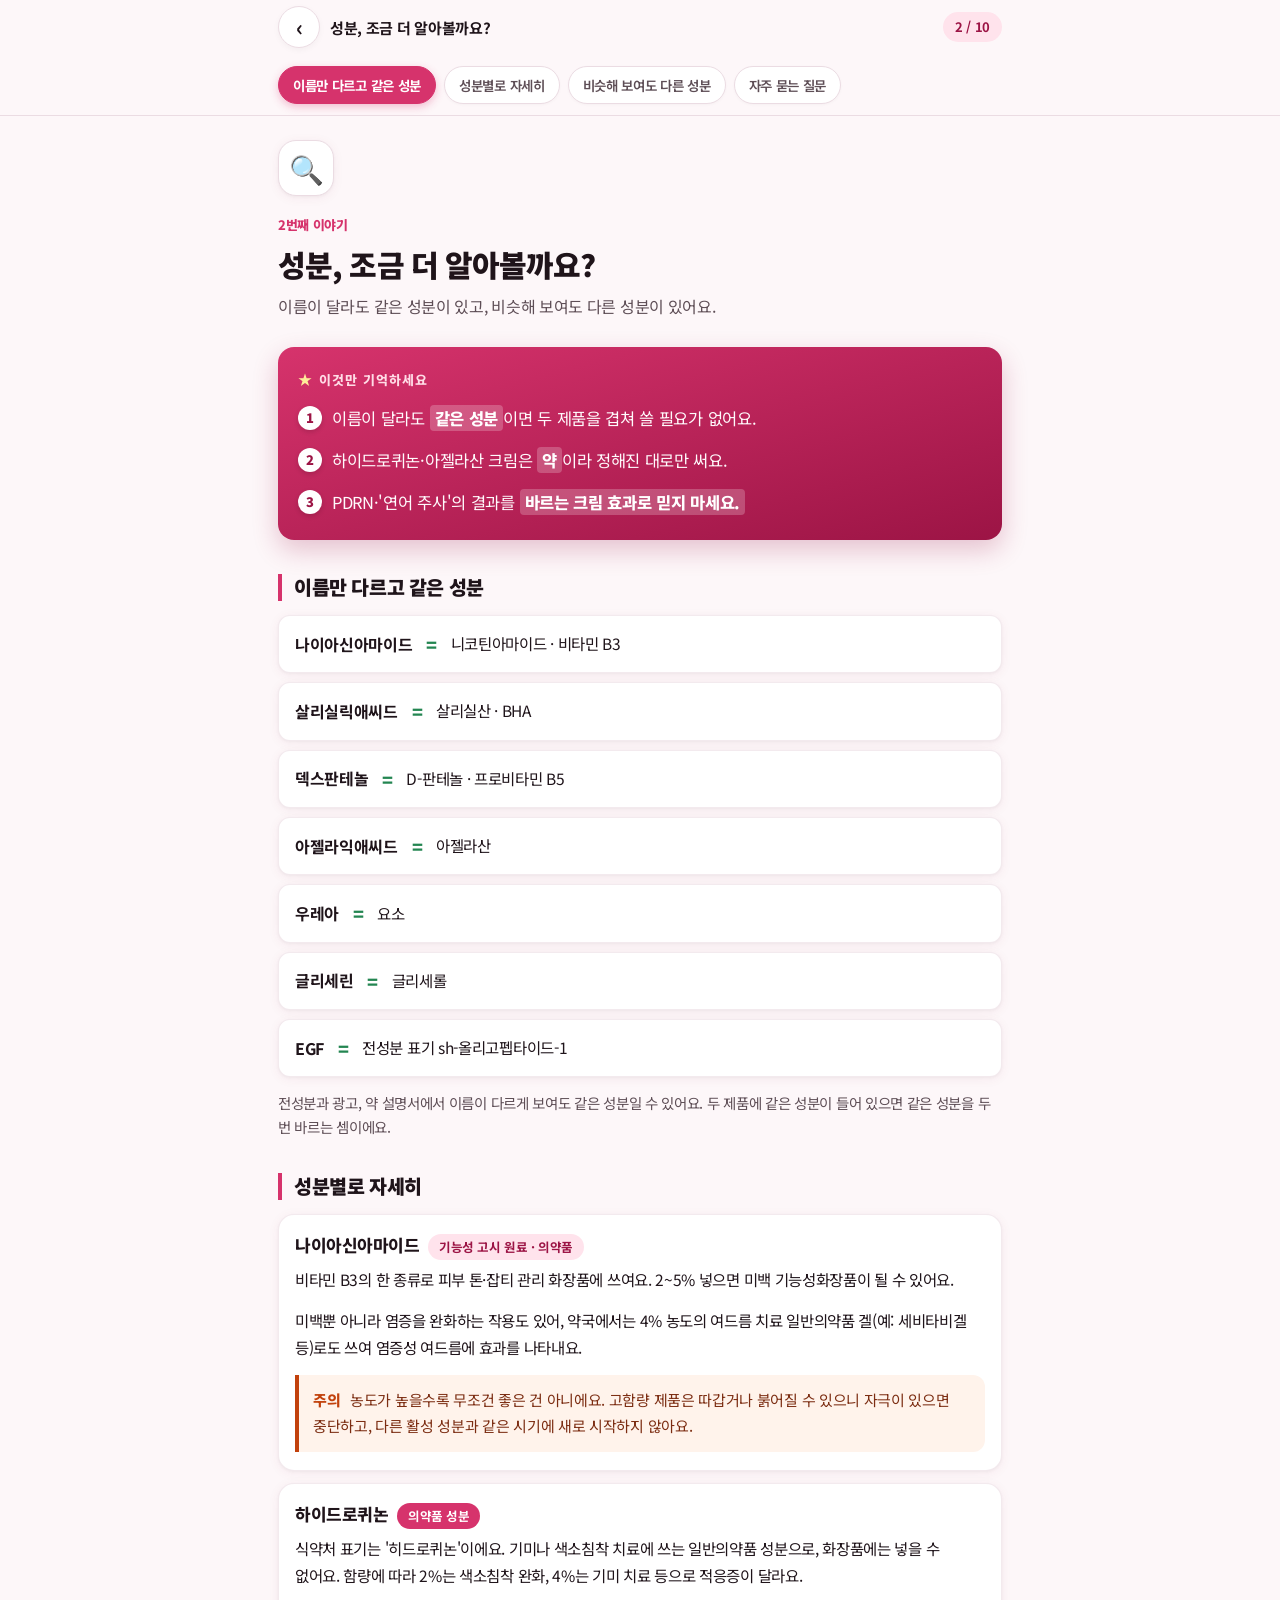
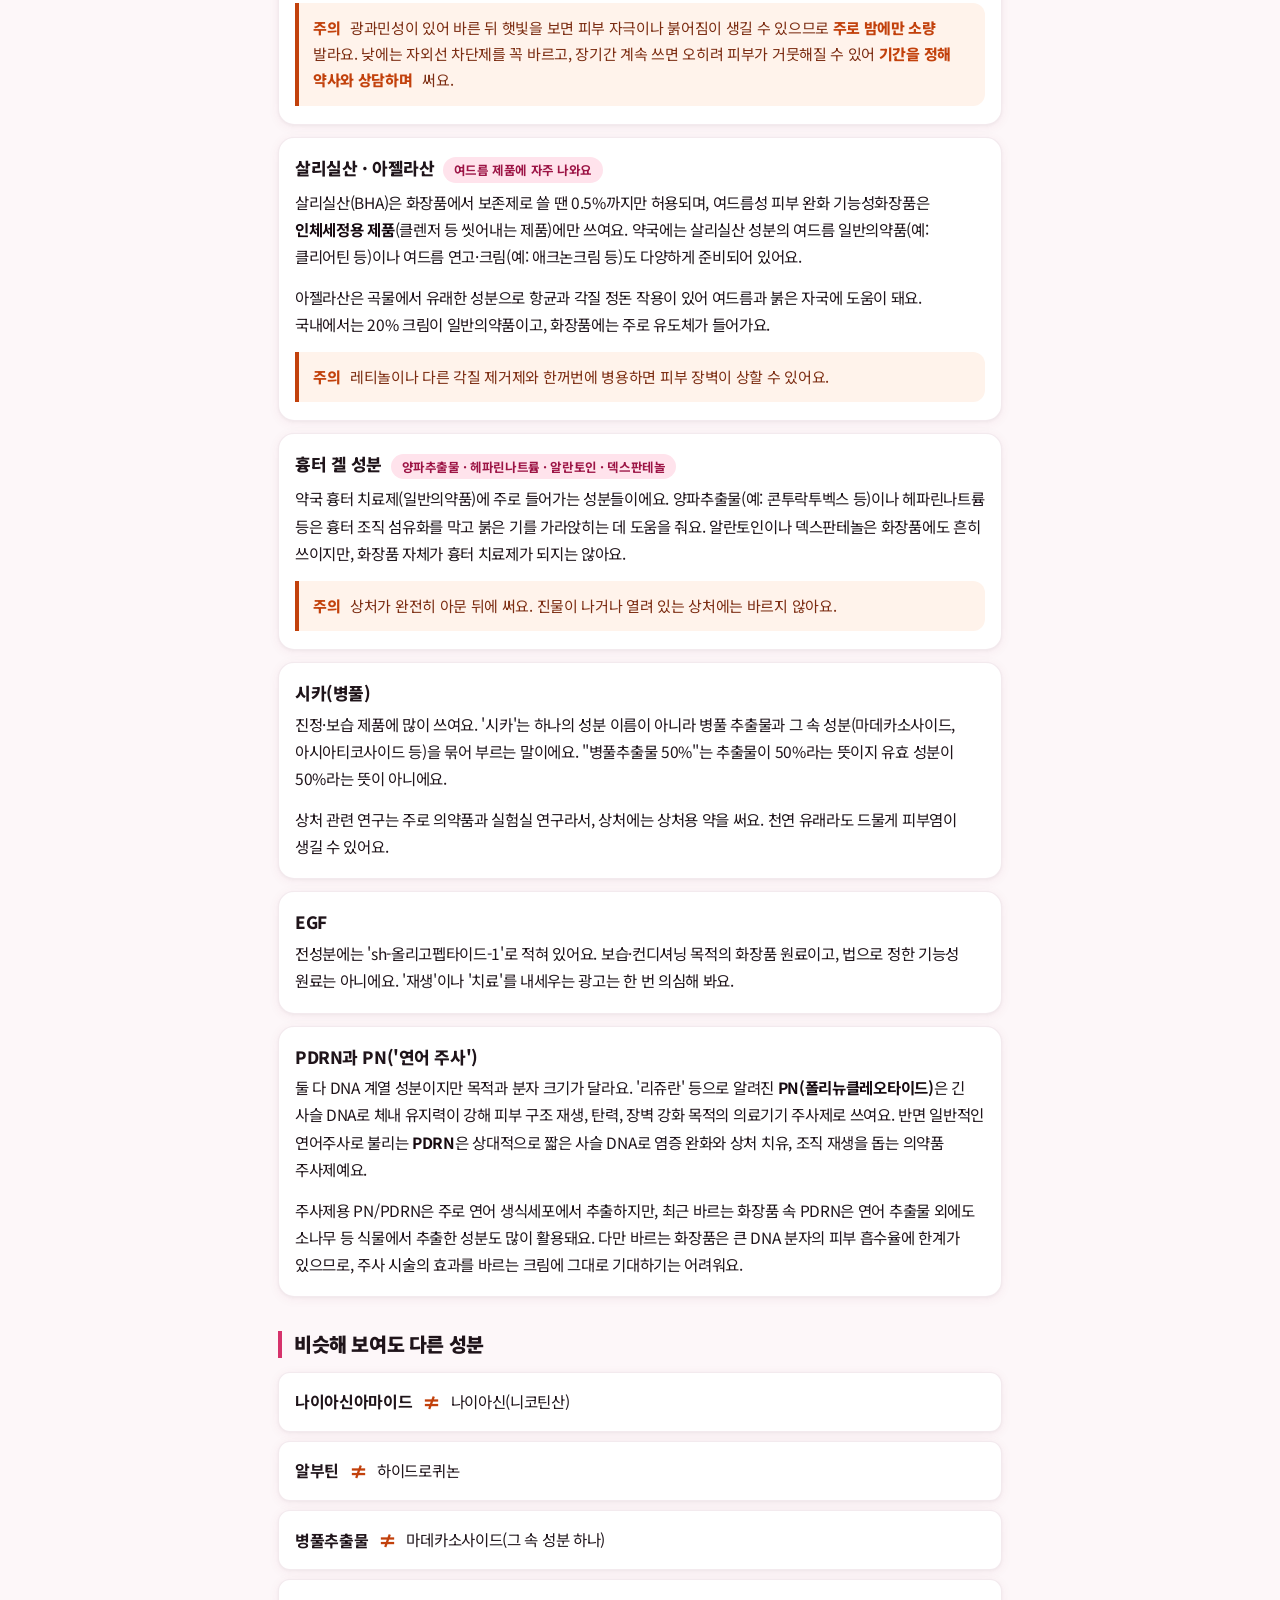
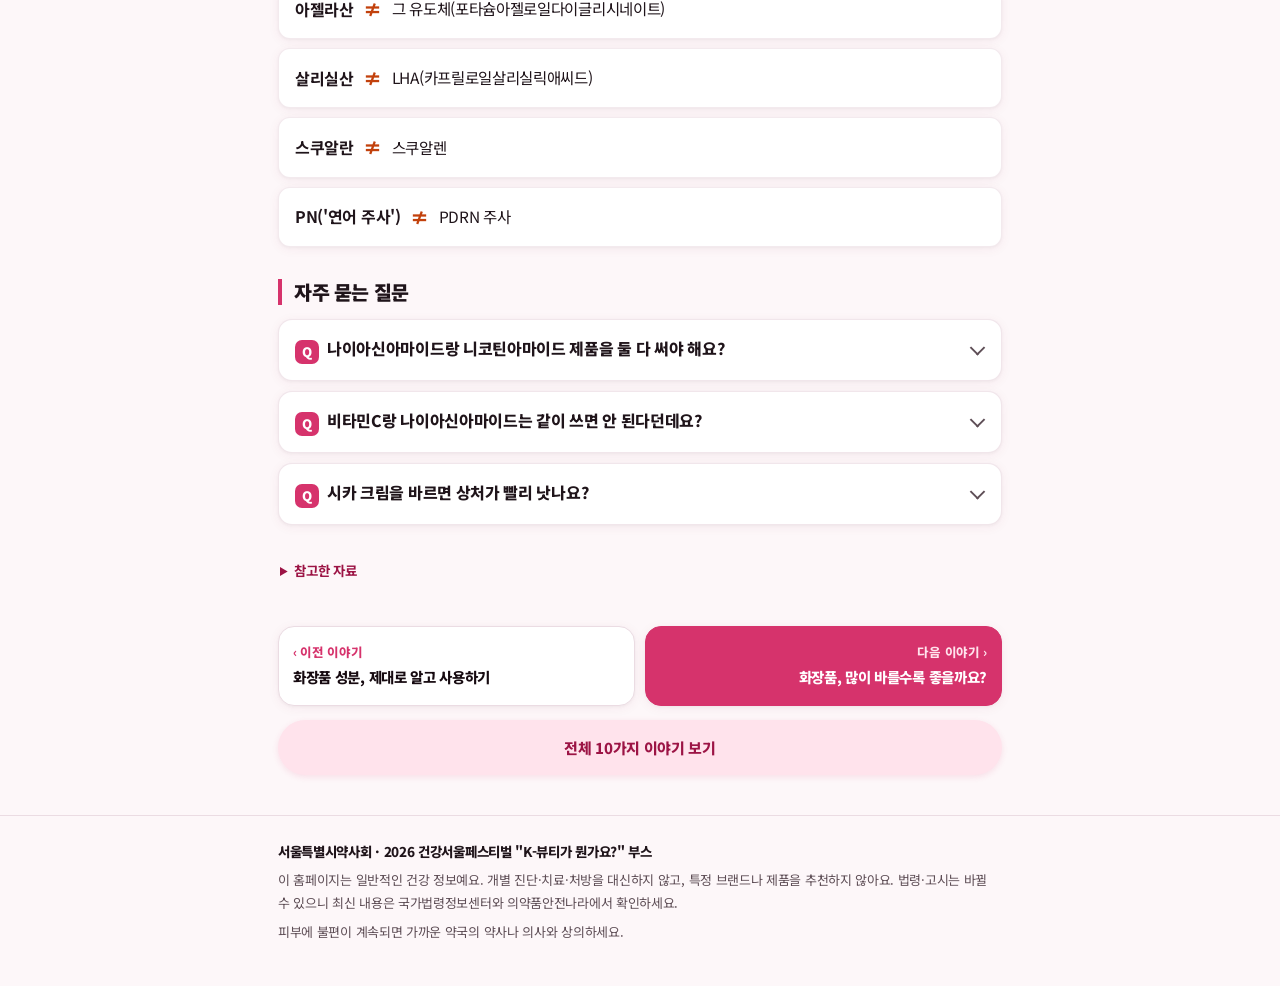
==== commit 18015519: "7" ====
--- a/ingredients-more.html
+++ b/ingredients-more.html
@@ -17,7 +17,7 @@
 <link rel="preconnect" href="https://fonts.googleapis.com">
 <link rel="preconnect" href="https://fonts.gstatic.com" crossorigin>
 <link rel="stylesheet" href="https://fonts.googleapis.com/css2?family=Noto+Sans+KR:wght@400;500;700;900&display=swap">
-<link rel="stylesheet" href="assets/style.css?v=1016c">
+<link rel="stylesheet" href="assets/style.css?v=1016d">
 </head>
 <body data-prev="ingredients.html" data-next="routine.html">
 <a class="skip" href="#main">본문 바로가기</a>
@@ -53,26 +53,26 @@
 <h3>성분별로 자세히</h3>
 <div class="stack">
 <article class="card">
-<h4>나이아신아마이드 <span class="pill">기능성 고시 원료</span></h4>
+<h4>나이아신아마이드 <span class="pill">기능성 고시 원료 · 의약품</span></h4>
 <p>비타민 B3의 한 종류로 피부 톤·잡티 관리 화장품에 쓰여요. 2~5% 넣으면 미백 기능성화장품이 될 수 있어요.</p>
-<p>사람 대상 연구가 비교적 많은 편이에요. 5% 제품을 12주 동안 바른 연구에서 잔주름과 색소 얼룩이 나아졌어요. 다만 그 연구의 제품·농도·기간에서 나온 결과예요.</p>
-<p class="warn-line"><b>주의</b> 농도가 높을수록 좋은 건 아니에요. 따갑거나 붉어지면 중단하고, 변화는 두세 달 지켜봐요. 다른 활성 성분과 같은 시기에 새로 시작하지 않아요.</p>
+<p>미백뿐 아니라 염증을 완화하는 작용도 있어, 약국에서는 4% 농도의 여드름 치료 일반의약품 겔(예: 세비타비겔 등)로도 쓰여 염증성 여드름에 효과를 나타내요.</p>
+<p class="warn-line"><b>주의</b> 농도가 높을수록 무조건 좋은 건 아니에요. 고함량 제품은 따갑거나 붉어질 수 있으니 자극이 있으면 중단하고, 다른 활성 성분과 같은 시기에 새로 시작하지 않아요.</p>
 </article>
 <article class="card">
 <h4>하이드로퀴논 <span class="pill strong">의약품 성분</span></h4>
-<p>식약처 표기는 '히드로퀴논'이에요. 기미 같은 색소침착 치료에 쓰는 의약품 성분이고, 화장품에는 넣을 수 없어요.</p>
-<p class="warn-line"><b>주의</b> 화장품처럼 매일 임의로 쓰지 않아요. 지시된 부위와 기간만 쓰고 자외선 차단은 꼭 함께해요. 효과가 없으면 계속 쓰지 말고 다시 상담하세요. 오래 계속 쓰면 오히려 거뭇해지거나 자극이 생길 수 있어 <b>기간을 정해 약사와 상담하며</b> 써요.</p>
+<p>식약처 표기는 '히드로퀴논'이에요. 기미나 색소침착 치료에 쓰는 일반의약품 성분으로, 화장품에는 넣을 수 없어요. 함량에 따라 2%는 색소침착 완화, 4%는 기미 치료 등으로 적응증이 달라요.</p>
+<p class="warn-line"><b>주의</b> 광과민성이 있어 바른 뒤 햇빛을 보면 피부 자극이나 붉어짐이 생길 수 있으므로 <b>주로 밤에만 소량</b> 발라요. 낮에는 자외선 차단제를 꼭 바르고, 장기간 계속 쓰면 오히려 피부가 거뭇해질 수 있어 <b>기간을 정해 약사와 상담하며</b> 써요.</p>
 </article>
 <article class="card">
 <h4>살리실산 · 아젤라산 <span class="pill">여드름 제품에 자주 나와요</span></h4>
-<p>살리실산은 국내 화장품에서 보존제로 쓰거나, 여드름 기능성 <b>씻어내는</b> 제품에 써요. 아젤라산은 국내에선 크림이 일반의약품이고, 화장품에는 주로 유도체가 들어가요.</p>
-<p>아젤라산은 밀·보리 같은 곡물 껍질에 있는 성분으로, 씨앗을 세균에서 지키는 역할을 해요. 이 항균력과 각질을 정돈하는 작용이 여드름과 여드름 뒤 색소에 도움이 돼요.</p>
-<p class="warn-line"><b>주의</b> 레티놀이나 각질 제거 제품과 한꺼번에 시작하지 않아요.</p>
+<p>살리실산(BHA)은 화장품에서 보존제로 쓸 땐 0.5%까지만 허용되며, 여드름성 피부 완화 기능성화장품은 <b>인체세정용 제품</b>(클렌저 등 씻어내는 제품)에만 쓰여요. 약국에는 살리실산 성분의 여드름 일반의약품(예: 클리어틴 등)이나 여드름 연고·크림(예: 애크논크림 등)도 다양하게 준비되어 있어요.</p>
+<p>아젤라산은 곡물에서 유래한 성분으로 항균과 각질 정돈 작용이 있어 여드름과 붉은 자국에 도움이 돼요. 국내에서는 20% 크림이 일반의약품이고, 화장품에는 주로 유도체가 들어가요.</p>
+<p class="warn-line"><b>주의</b> 레티놀이나 다른 각질 제거제와 한꺼번에 병용하면 피부 장벽이 상할 수 있어요.</p>
 </article>
 <article class="card">
-<h4>흉터 겔 성분 <span class="pill">헤파린나트륨 · 알란토인 · 덱스판테놀</span></h4>
-<p>약국 흉터 겔(일반의약품)에 함께 들어 있는 성분들이에요. 알란토인과 덱스판테놀은 화장품에도 흔하지만, 그렇다고 화장품이 흉터 치료제가 되지는 않아요.</p>
-<p class="warn-line"><b>주의</b> 상처가 아문 뒤에 써요. 열린 상처나 진물이 있는 곳에는 바르지 않아요.</p>
+<h4>흉터 겔 성분 <span class="pill">양파추출물 · 헤파린나트륨 · 알란토인 · 덱스판테놀</span></h4>
+<p>약국 흉터 치료제(일반의약품)에 주로 들어가는 성분들이에요. 양파추출물(예: 콘투락투벡스 등)이나 헤파린나트륨 등은 흉터 조직 섬유화를 막고 붉은 기를 가라앉히는 데 도움을 줘요. 알란토인이나 덱스판테놀은 화장품에도 흔히 쓰이지만, 화장품 자체가 흉터 치료제가 되지는 않아요.</p>
+<p class="warn-line"><b>주의</b> 상처가 완전히 아문 뒤에 써요. 진물이 나거나 열려 있는 상처에는 바르지 않아요.</p>
 </article>
 <article class="card">
 <h4>시카(병풀)</h4>
@@ -84,9 +84,9 @@
 <p>전성분에는 'sh-올리고펩타이드-1'로 적혀 있어요. 보습·컨디셔닝 목적의 화장품 원료이고, 법으로 정한 기능성 원료는 아니에요. '재생'이나 '치료'를 내세우는 광고는 한 번 의심해 봐요.</p>
 </article>
 <article class="card">
-<h4>PDRN과 이른바 '연어 주사'</h4>
-<p>둘 다 연어에서 얻은 DNA 계열 성분이지만 같은 것이 아니에요. '연어 주사'로 불리는 PN(폴리뉴클레오타이드)은 의료기기이고, PDRN 주사는 의약품이에요. 사슬 길이와 규격이 달라요.</p>
-<p>바르는 PDRN 제품은 연구가 이제 막 나오기 시작한 단계예요. DNA 조각은 분자가 커서 피부로 잘 들어가는지가 관건이에요. 주사 결과를 크림 효과처럼 말하지 않아요.</p>
+<h4>PDRN과 PN('연어 주사')</h4>
+<p>둘 다 DNA 계열 성분이지만 목적과 분자 크기가 달라요. '리쥬란' 등으로 알려진 <b>PN(폴리뉴클레오타이드)</b>은 긴 사슬 DNA로 체내 유지력이 강해 피부 구조 재생, 탄력, 장벽 강화 목적의 의료기기 주사제로 쓰여요. 반면 일반적인 연어주사로 불리는 <b>PDRN</b>은 상대적으로 짧은 사슬 DNA로 염증 완화와 상처 치유, 조직 재생을 돕는 의약품 주사제예요.</p>
+<p>주사제용 PN/PDRN은 주로 연어 생식세포에서 추출하지만, 최근 바르는 화장품 속 PDRN은 연어 추출물 외에도 소나무 등 식물에서 추출한 성분도 많이 활용돼요. 다만 바르는 화장품은 큰 DNA 분자의 피부 흡수율에 한계가 있으므로, 주사 시술의 효과를 바르는 크림에 그대로 기대하기는 어려워요.</p>
 </article>
 </div>
 </section>
@@ -106,7 +106,7 @@
 <section class="faq"><h3>자주 묻는 질문</h3>
 <details class="qa-item"><summary>나이아신아마이드랑 니코틴아마이드 제품을 둘 다 써야 해요?</summary><p>같은 성분이라 둘 다 살 필요가 없어요. 두 제품을 겹쳐 바르면 같은 성분을 두 번 바르는 셈이에요.</p></details>
 <details class="qa-item"><summary>비타민C랑 나이아신아마이드는 같이 쓰면 안 된다던데요?</summary><p>평소처럼 같이 써도 안 된다는 근거는 약해요. 겹쳐 발랐을 때 따가우면 아침과 저녁으로 나눠 쓰면 돼요.</p></details>
-<details class="qa-item"><summary>시카 크림을 바르면 상처가 빨리 낫나요?</summary><p>상처에는 화장품을 바르지 않는 게 원칙이에요. 상처는 상처용 약으로 관리하고, 시카 크림은 피부가 아문 뒤 보습용으로 생각하세요.</p></details>
+<details class="qa-item"><summary>시카 크림을 바르면 상처가 빨리 낫나요?</summary><p>상처 자체는 먼저 소독약이나 항생제 연고 같은 <b>상처용 의약품</b>으로 올바르게 치료해야 해요. 다만 상처가 아물어가는 과정이나 평소 피부 관리에 시카(병풀) 성분의 화장품을 보습 및 피부 재생 관리용 크림으로 함께 덧발라 주면 장벽 회복과 보습에 더 좋은 시너지를 낼 수 있어요. (단, 진물이 나는 열린 상처 부위에는 화장품을 직접 바르지 않아요.)</p></details>
 </section>
 <details class="refs"><summary>참고한 자료</summary><ol><li>식약처 「기능성화장품 심사에 관한 규정」</li><li>의약품안전나라(nedrug.mfds.go.kr) 허가사항</li><li>Bissett DL 외. Int J Cosmet Sci 2004;26(5):231–238</li><li>「화장품 안전기준 등에 관한 규정」 별표2(살리실릭애씨드), 화장품법 시행규칙 제2조</li></ol></details>
 <nav class="pager" aria-label="다른 이야기">
--- a/assets/style.css
+++ b/assets/style.css
@@ -1015,22 +1015,22 @@
 @media (min-width: 900px) { .lg-kb { width: 140px !important; } .bar-kb { height: 20px !important; } .bar-fest { height: 28px !important; } .bar-kpa { height: 13px !important; } }
 .lg-kb { width: 200px !important; } @media (min-width: 900px) { .lg-kb { width: 260px !important; } }
 .bar-kb { height: 20px !important; } @media (min-width: 900px) { .bar-kb { height: 26px !important; } }
-/* 협찬사 로고 */
-.sponsors { margin: 4px 0 18px; padding-bottom: 16px; border-bottom: 1px solid var(--line); text-align: center; }
-.sp-title { font-size: 12.5px; font-weight: 700; color: var(--muted); letter-spacing: .02em; margin-bottom: 12px; }
-.sp-list { list-style: none; margin: 0 auto; padding: 0; display: flex; flex-wrap: wrap; justify-content: center; align-items: center; gap: 14px 12px; max-width: 100%; }
-.sp-list li { flex: 0 0 auto; width: 72px; height: 30px; display: flex; align-items: center; justify-content: center; }
+/* 협찬사 로고 (간격 여유 있게 띄움) */
+.sponsors { margin: 10px 0 22px; padding-bottom: 20px; border-bottom: 1px solid var(--line); text-align: center; }
+.sp-title { font-size: 12.5px; font-weight: 700; color: var(--muted); letter-spacing: .02em; margin-bottom: 16px; }
+.sp-list { list-style: none; margin: 0 auto; padding: 0 4px; display: flex; flex-wrap: wrap; justify-content: center; align-items: center; gap: 16px 18px; max-width: 100%; }
+.sp-list li { flex: 0 0 auto; width: 76px; height: 32px; display: flex; align-items: center; justify-content: center; }
 .sp-list img { max-width: 100%; max-height: 22px; width: auto; height: auto; }
 .sp-list img[alt="알엑스미"] { max-height: 18px; }
-@media (min-width: 900px) { .sp-list { gap: 18px 14px; } .sp-list li { width: 88px; height: 34px; } .sp-list img { max-height: 28px; } .sp-list img[alt="알엑스미"] { max-height: 22px; } }
+@media (min-width: 900px) { .sp-list { gap: 22px 26px; } .sp-list li { width: 96px; height: 36px; } .sp-list img { max-height: 28px; } .sp-list img[alt="알엑스미"] { max-height: 22px; } }
 /* 맨 아래 기관 로고 2배 */
 @media (min-width: 900px) {
   .lg-kbs, .foot-logos .lg-fest { height: 56px !important; } .foot-logos .lg-kpa { height: 22px !important; }
   .foot-logos { gap: 14px 28px; }
 }
-/* 휴대폰: 협찬사 3개 + 4개 */
+/* 휴대폰: 협찬사 3개 + 4개 (로고 간격 띄움) */
 @media (max-width: 899px) {
-  .sp-list { display: grid; grid-template-columns: repeat(12, 1fr); gap: 14px 6px; }
+  .sp-list { display: grid; grid-template-columns: repeat(12, 1fr); gap: 18px 12px; }
   .sp-list li { width: auto; grid-column: span 3; }
   .sp-list li:nth-child(-n+3) { grid-column: span 4; }
 }
@@ -1038,3 +1038,10 @@
 @media (max-width: 899px) { .sp-list img { max-width: 74px; } .sp-list li:nth-child(-n+3) img { max-width: 92px; max-height: 24px; } }
 /* 첫 화면 제목: 로고와 같은 글꼴(Hahmlet) */
 .hero h1 { font-family: 'Hahmlet', 'Noto Serif KR', serif; font-weight: 700; letter-spacing: -.02em; line-height: 1.22; }
+/* 맨 아래: 한 줄 K-뷰티 로고 (0.7배 축소) + 간격 넓힘 */
+.foot-logos { gap: 14px 24px !important; flex-wrap: nowrap; }
+.foot-logos .lg-kbs { height: 12.6px !important; }
+@media (min-width: 900px) {
+  .foot-logos { gap: 14px 56px !important; }
+  .foot-logos .lg-kbs { height: 25px !important; }
+}
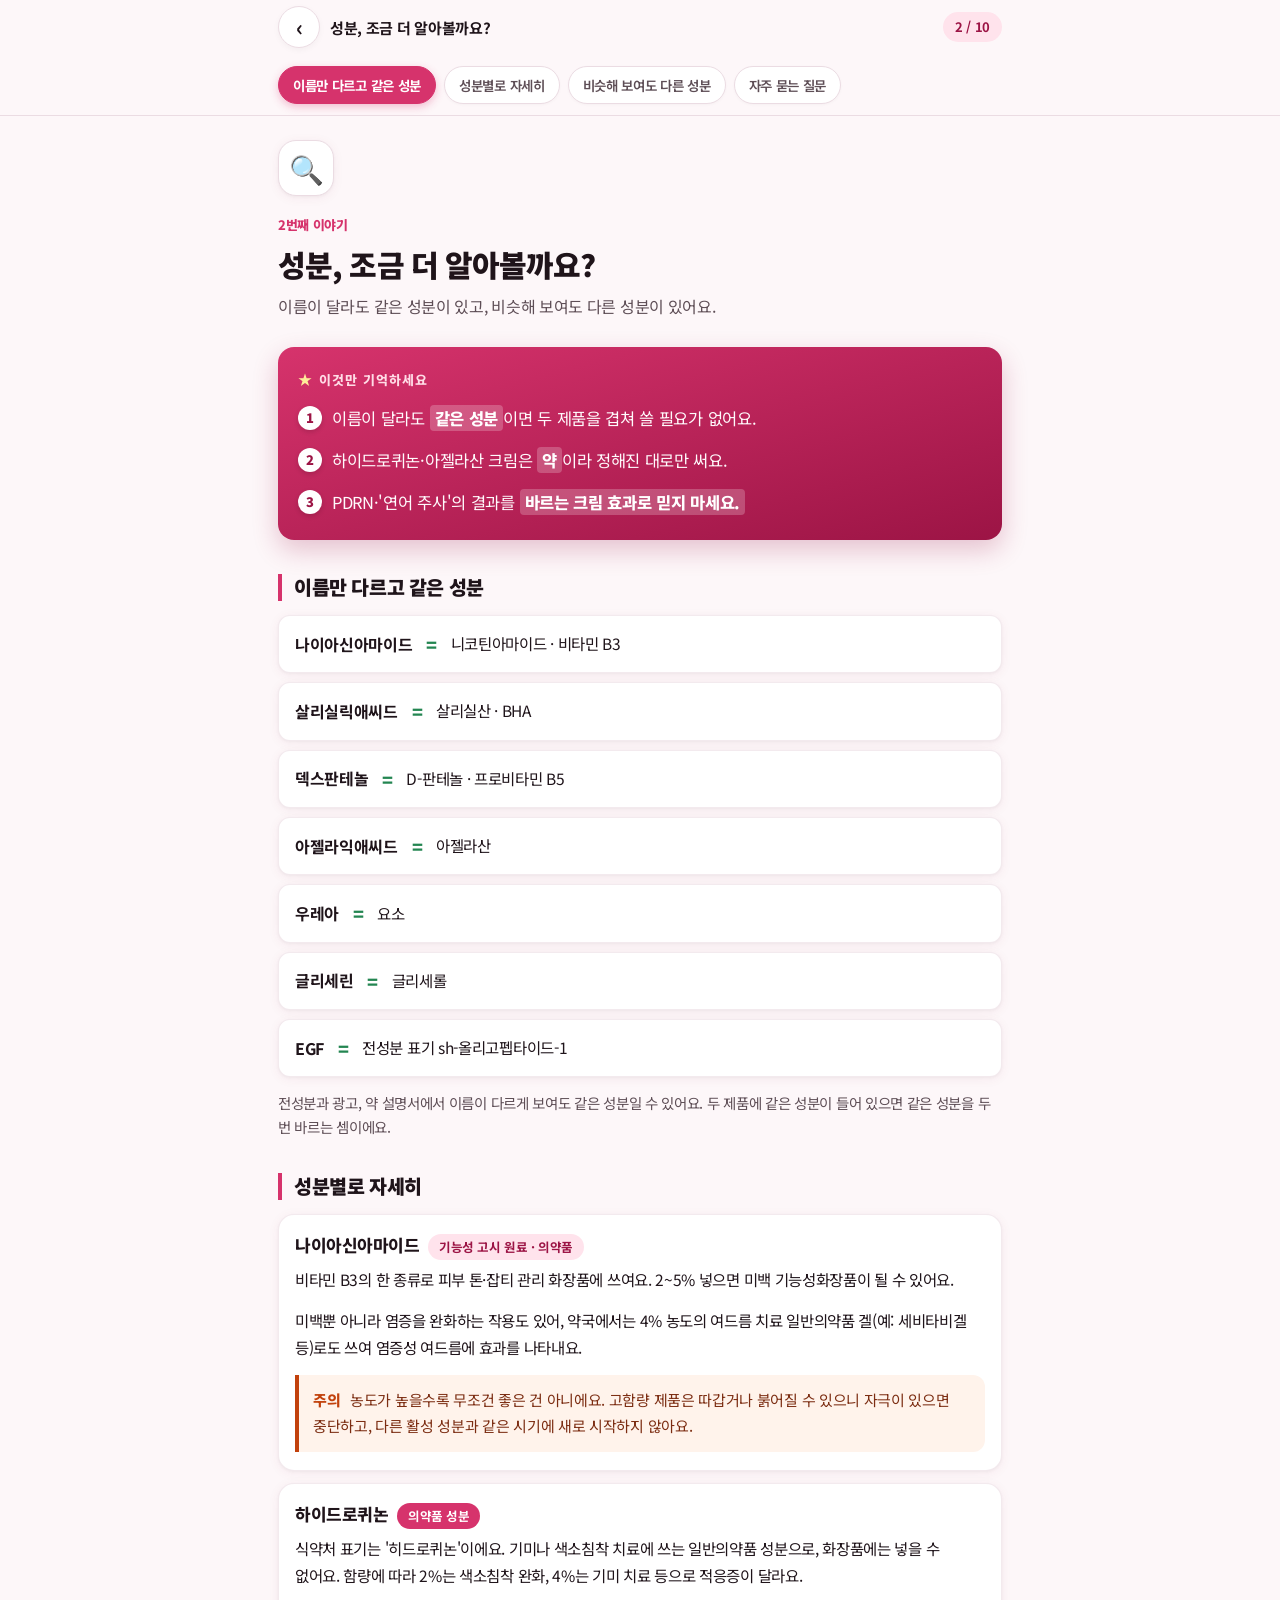
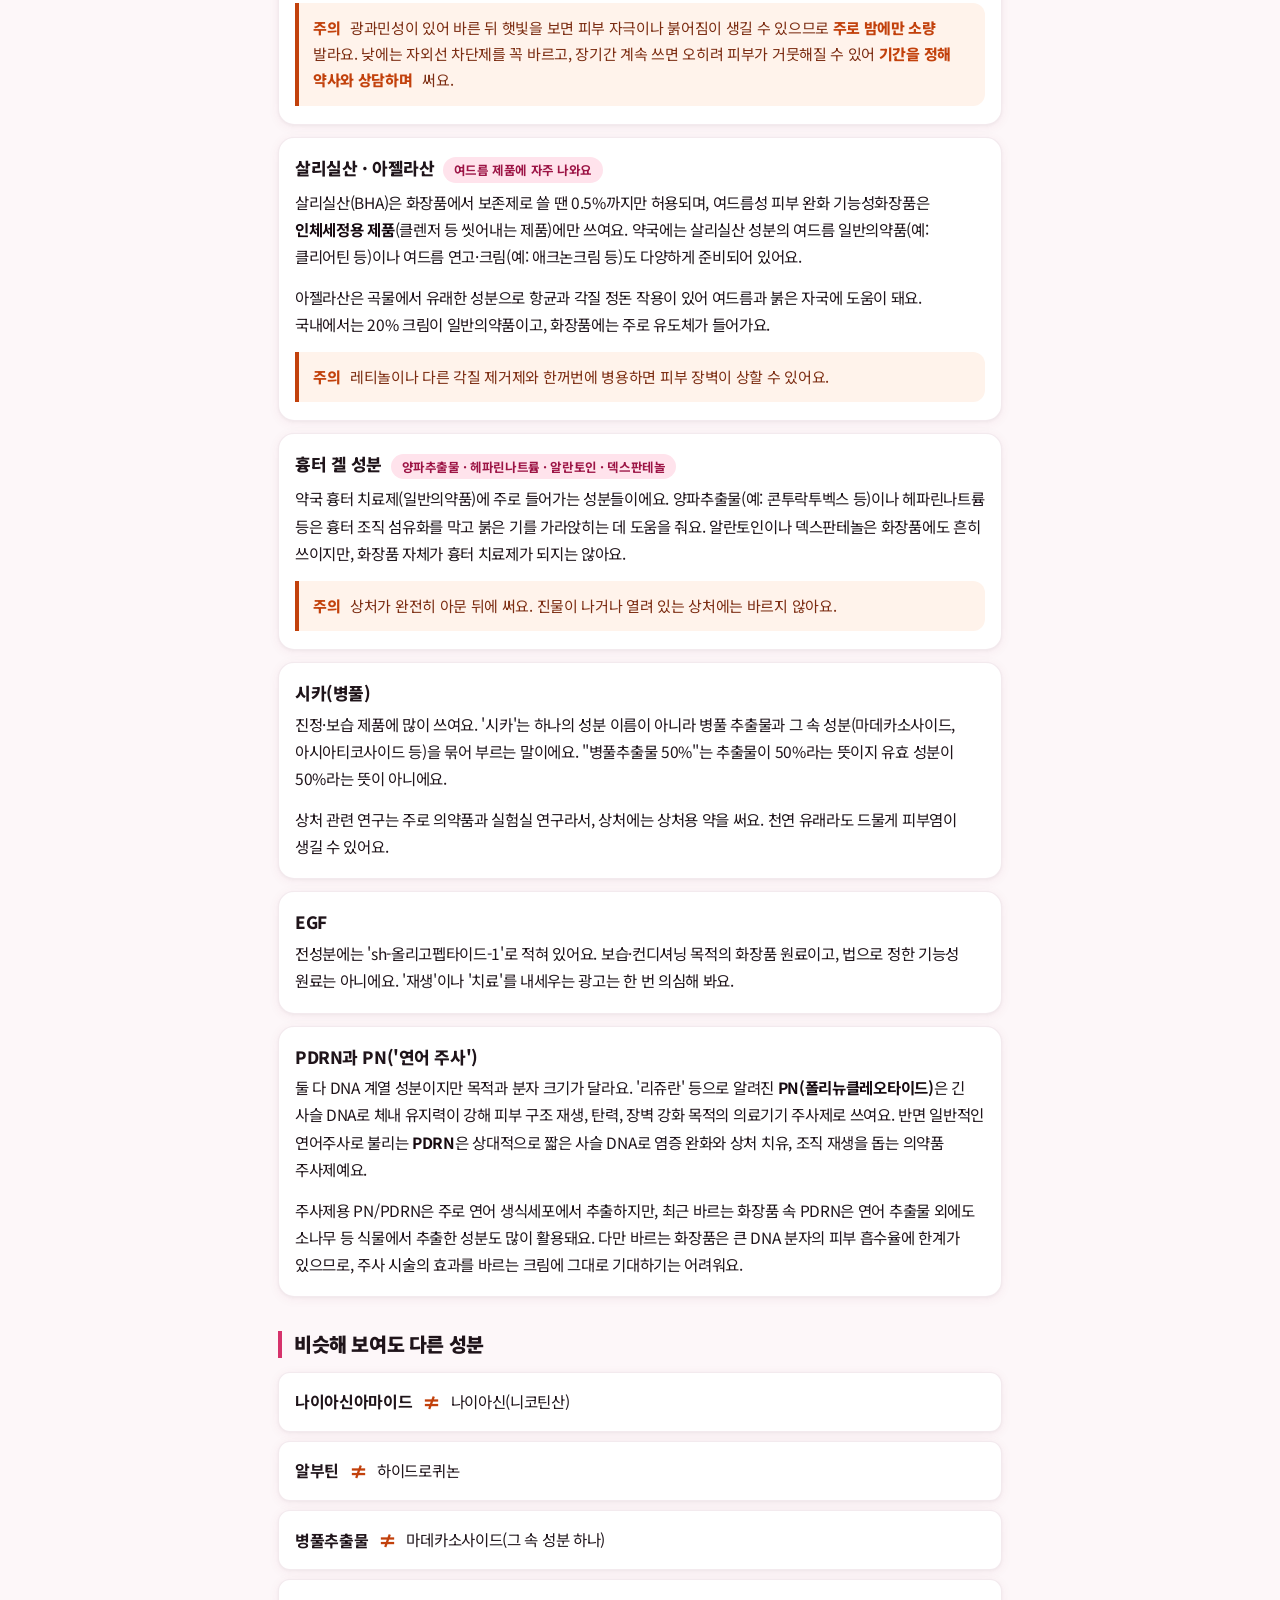
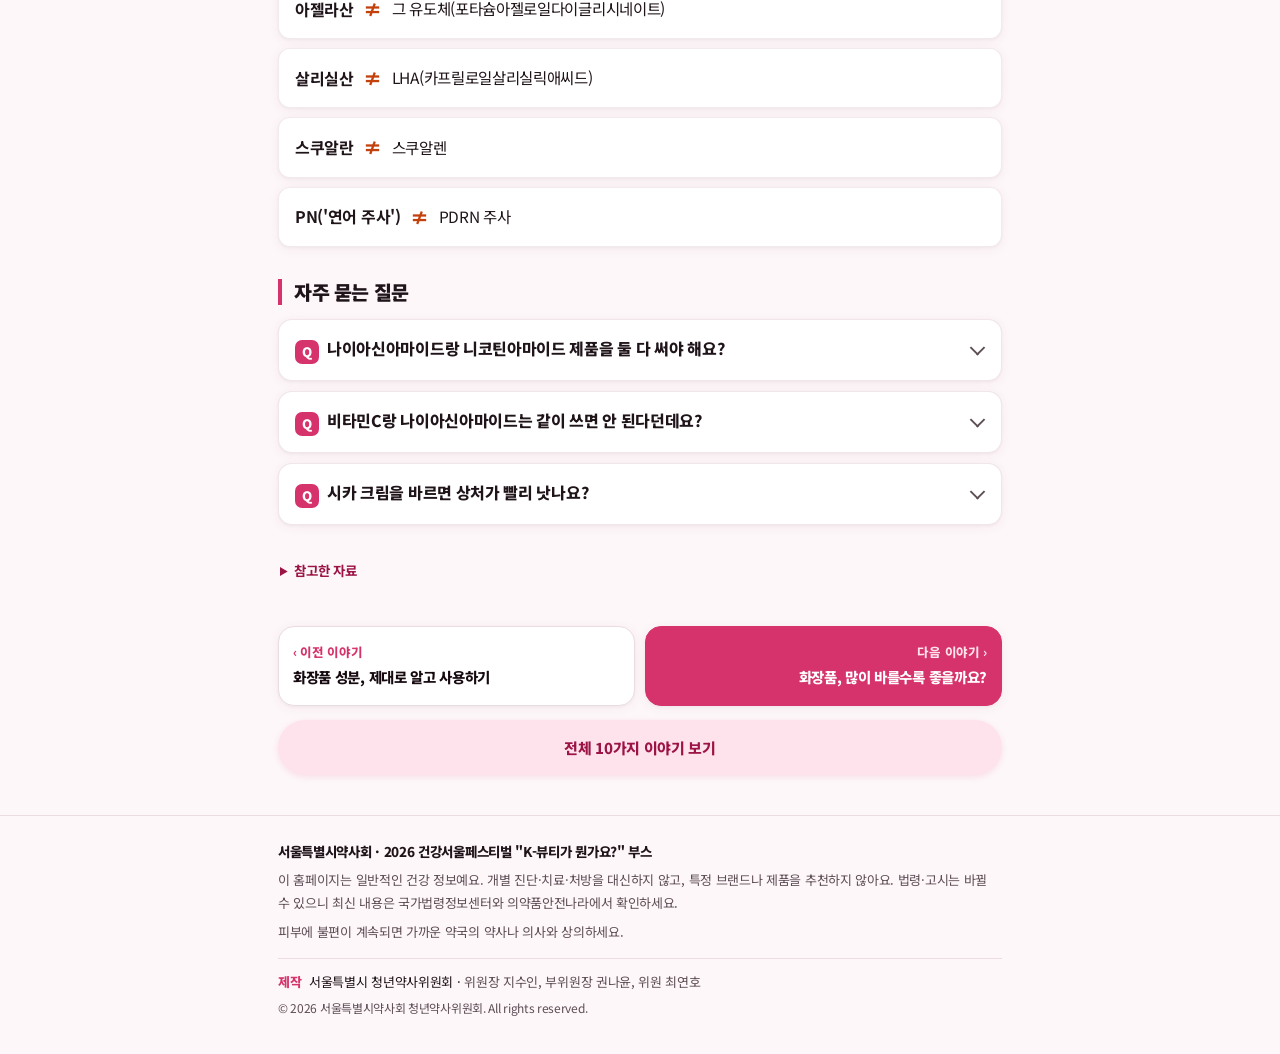
==== commit 1a8a915b: "Add producer credits and copyright to every page footer Co-Authored-By: Claude Opus 5.5 (1M context)" ====
--- a/ingredients-more.html
+++ b/ingredients-more.html
@@ -17,7 +17,7 @@
 <link rel="preconnect" href="https://fonts.googleapis.com">
 <link rel="preconnect" href="https://fonts.gstatic.com" crossorigin>
 <link rel="stylesheet" href="https://fonts.googleapis.com/css2?family=Noto+Sans+KR:wght@400;500;700;900&display=swap">
-<link rel="stylesheet" href="assets/style.css?v=1016d">
+<link rel="stylesheet" href="assets/style.css?v=1018a">
 </head>
 <body data-prev="ingredients.html" data-next="routine.html">
 <a class="skip" href="#main">본문 바로가기</a>
@@ -119,6 +119,8 @@
 <p class="org">서울특별시약사회 · 2026 건강서울페스티벌 "K-뷰티가 뭔가요?" 부스</p>
 <p>이 홈페이지는 일반적인 건강 정보예요. 개별 진단·치료·처방을 대신하지 않고, 특정 브랜드나 제품을 추천하지 않아요. 법령·고시는 바뀔 수 있으니 최신 내용은 국가법령정보센터와 의약품안전나라에서 확인하세요.</p>
 <p>피부에 불편이 계속되면 가까운 약국의 약사나 의사와 상의하세요.</p>
+<div class="credits"><p class="credit"><b>제작</b> 서울특별시 청년약사위원회<span class="sep"> · </span><span class="names">위원장 지수인, 부위원장 권나윤, 위원 최연호</span></p>
+<p class="copy">© 2026 서울특별시약사회 청년약사위원회. All rights reserved.</p></div>
 </div></footer>
 <script src="assets/app.js"></script>
 </body>
--- a/assets/style.css
+++ b/assets/style.css
@@ -1045,3 +1045,10 @@
   .foot-logos { gap: 14px 56px !important; }
   .foot-logos .lg-kbs { height: 25px !important; }
 }
+/* 제작·저작권 */
+.foot .credits { margin-top: 14px; padding-top: 12px; border-top: 1px solid var(--line); }
+.foot .credit { font-size: 13px; color: var(--ink); margin-bottom: 4px; }
+.foot .credit b { color: var(--brand); font-weight: 800; margin-right: 4px; }
+.foot .credit .names { color: var(--muted); }
+.foot .copy { font-size: 12px; color: var(--muted); margin-bottom: 0; }
+@media (max-width: 639px) { .foot .credit .sep { display: none; } .foot .credit .names { display: block; margin-top: 2px; } }
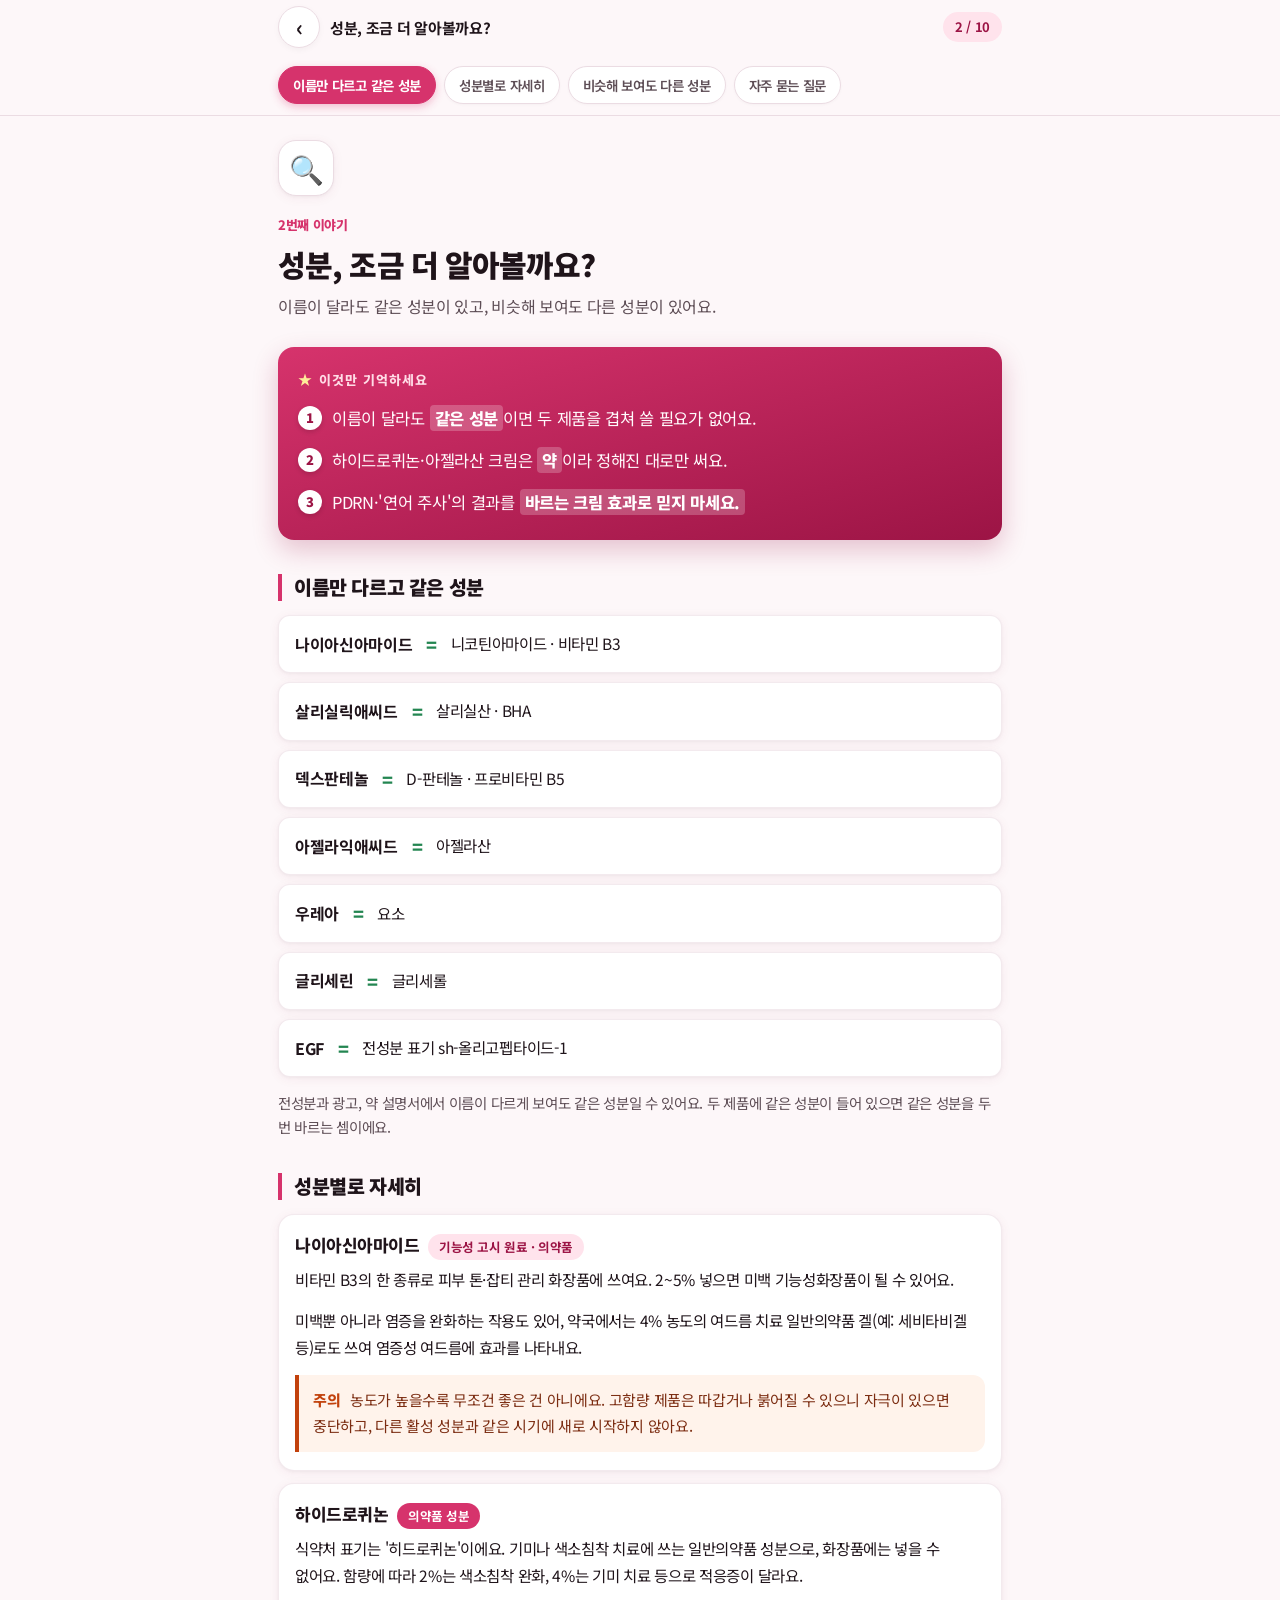
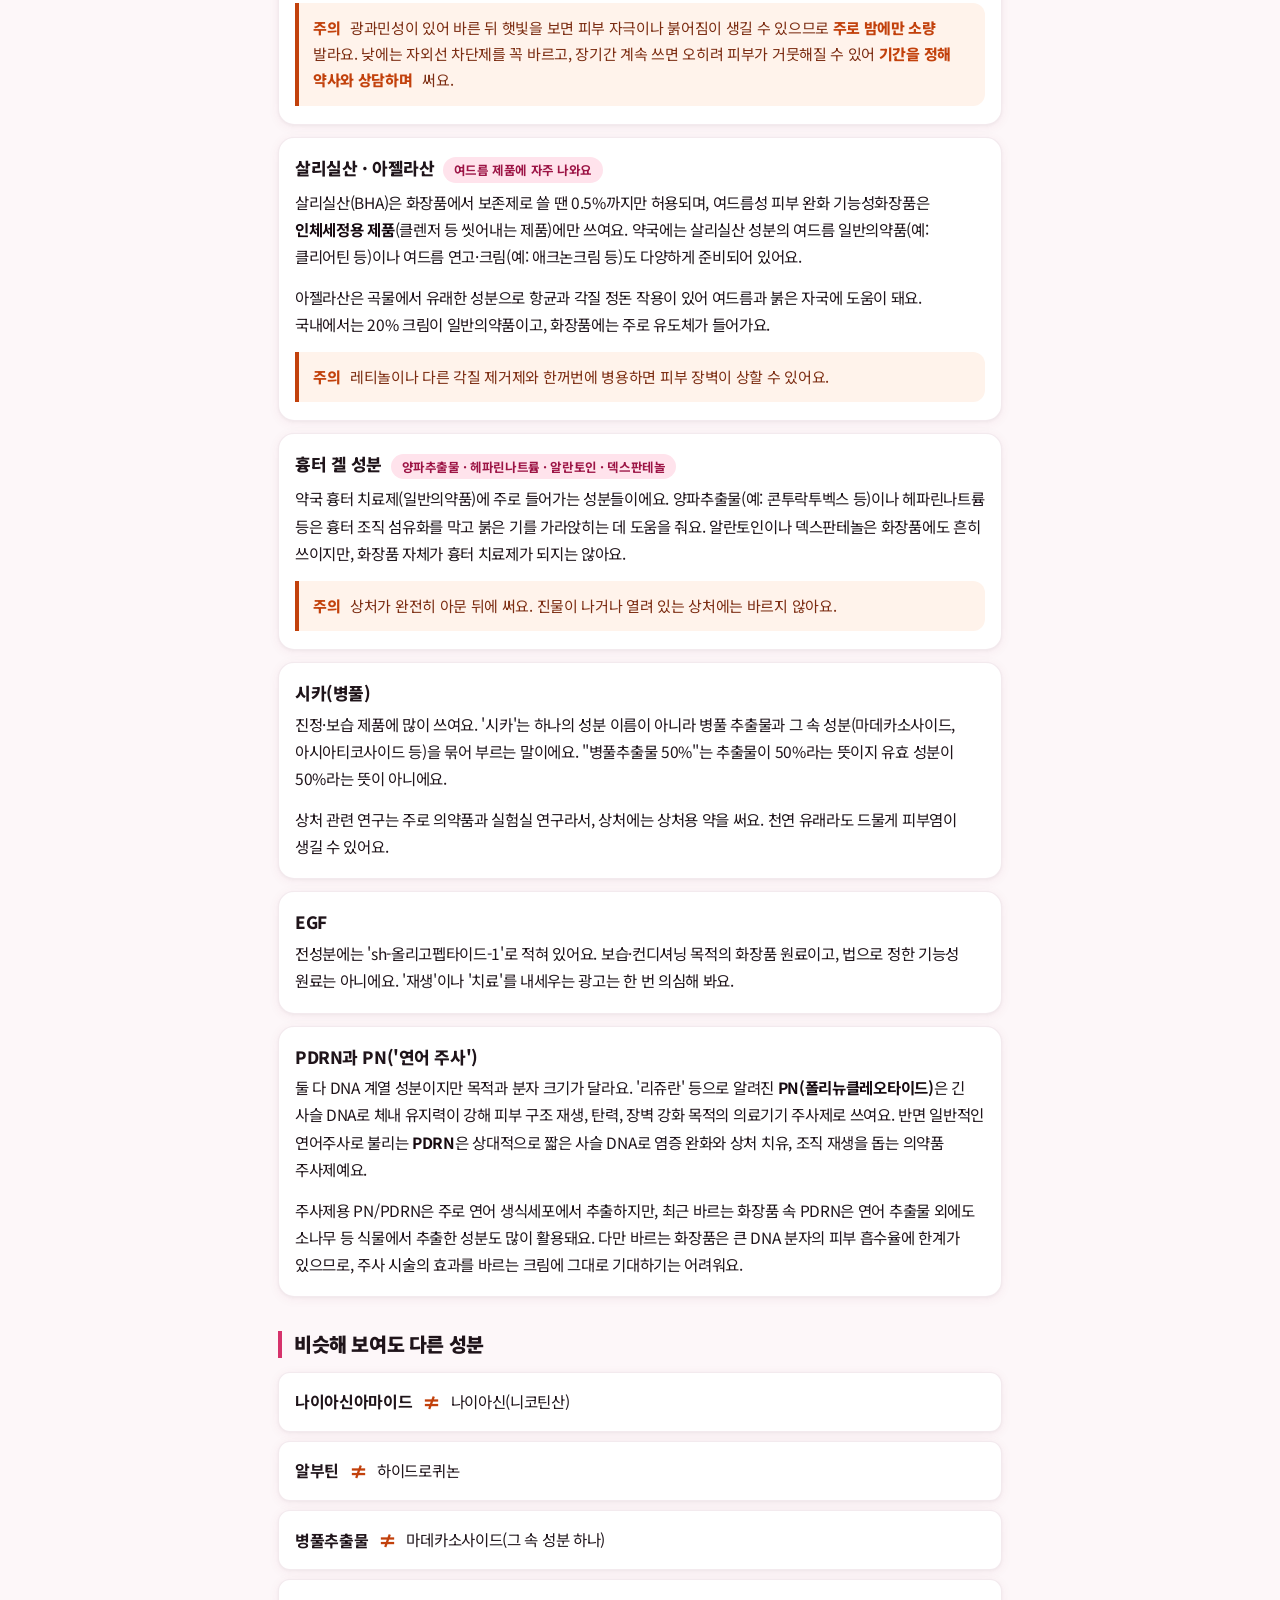
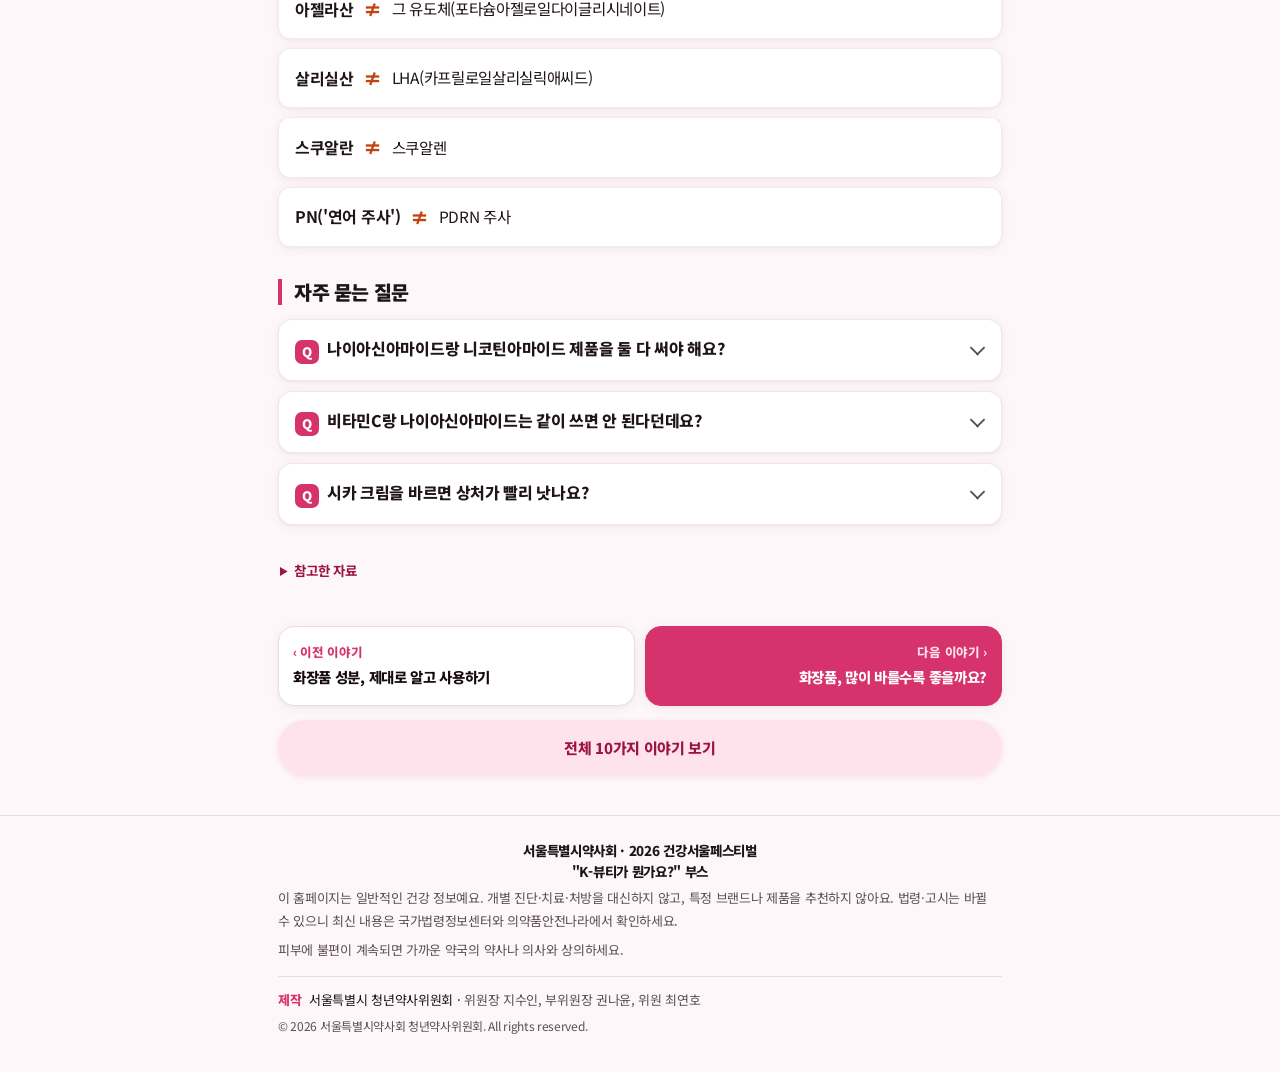
==== commit cff49846: "Two-line centered event name; shimmering hero title with sparkles Co-Authored-By: Claude Opus 5.5 (1" ====
--- a/ingredients-more.html
+++ b/ingredients-more.html
@@ -17,7 +17,7 @@
 <link rel="preconnect" href="https://fonts.googleapis.com">
 <link rel="preconnect" href="https://fonts.gstatic.com" crossorigin>
 <link rel="stylesheet" href="https://fonts.googleapis.com/css2?family=Noto+Sans+KR:wght@400;500;700;900&display=swap">
-<link rel="stylesheet" href="assets/style.css?v=1018a">
+<link rel="stylesheet" href="assets/style.css?v=1018b">
 </head>
 <body data-prev="ingredients.html" data-next="routine.html">
 <a class="skip" href="#main">본문 바로가기</a>
@@ -116,7 +116,7 @@
 <a class="home-link" href="index.html">전체 10가지 이야기 보기</a>
 </main>
 <footer class="foot"><div class="wrap">
-<p class="org">서울특별시약사회 · 2026 건강서울페스티벌 "K-뷰티가 뭔가요?" 부스</p>
+<p class="org">서울특별시약사회 · 2026 건강서울페스티벌<br>"K-뷰티가 뭔가요?" 부스</p>
 <p>이 홈페이지는 일반적인 건강 정보예요. 개별 진단·치료·처방을 대신하지 않고, 특정 브랜드나 제품을 추천하지 않아요. 법령·고시는 바뀔 수 있으니 최신 내용은 국가법령정보센터와 의약품안전나라에서 확인하세요.</p>
 <p>피부에 불편이 계속되면 가까운 약국의 약사나 의사와 상의하세요.</p>
 <div class="credits"><p class="credit"><b>제작</b> 서울특별시 청년약사위원회<span class="sep"> · </span><span class="names">위원장 지수인, 부위원장 권나윤, 위원 최연호</span></p>
--- a/assets/style.css
+++ b/assets/style.css
@@ -1052,3 +1052,19 @@
 .foot .credit .names { color: var(--muted); }
 .foot .copy { font-size: 12px; color: var(--muted); margin-bottom: 0; }
 @media (max-width: 639px) { .foot .credit .sep { display: none; } .foot .credit .names { display: block; margin-top: 2px; } }
+/* 두 줄 행사명, 가운데 정렬 */
+.eyebrow { text-align: center; line-height: 1.55; border-radius: 18px; padding: 6px 16px; }
+.foot .org { text-align: center; line-height: 1.55; }
+/* 첫 화면 제목 반짝임 */
+.hero h1 .l1, .hero h1 .l2 { -webkit-background-clip: text; background-clip: text; color: transparent; background-size: 250% 100%; animation: kb-shine 3.6s ease-in-out infinite; }
+.hero h1 .l1 { background-image: linear-gradient(100deg, #2f2329 0%, #2f2329 38%, #ff8fb8 50%, #2f2329 62%, #2f2329 100%); }
+.hero h1 .l2 { background-image: linear-gradient(100deg, #e64980 0%, #b8336a 38%, #fff0f5 50%, #b8336a 62%, #e64980 100%); animation-delay: .35s; }
+@keyframes kb-shine { 0% { background-position: 120% 0; } 60%, 100% { background-position: -20% 0; } }
+.hero h1 .spark { font-style: normal; display: inline-block; font-size: .42em; color: #f06595; vertical-align: super; margin-left: 4px; animation: kb-twinkle 1.8s ease-in-out infinite; }
+.hero h1 .spark.s2 { color: #fcc419; animation-delay: .9s; font-size: .5em; }
+@keyframes kb-twinkle { 0%, 100% { opacity: .15; transform: scale(.6) rotate(0deg); } 50% { opacity: 1; transform: scale(1.15) rotate(20deg); } }
+@media (prefers-reduced-motion: reduce) {
+  .hero h1 .l1, .hero h1 .l2, .hero h1 .spark { animation: none; }
+  .hero h1 .l1, .hero h1 .l2 { background-position: 0 0; }
+  .hero h1 .spark { opacity: 1; }
+}
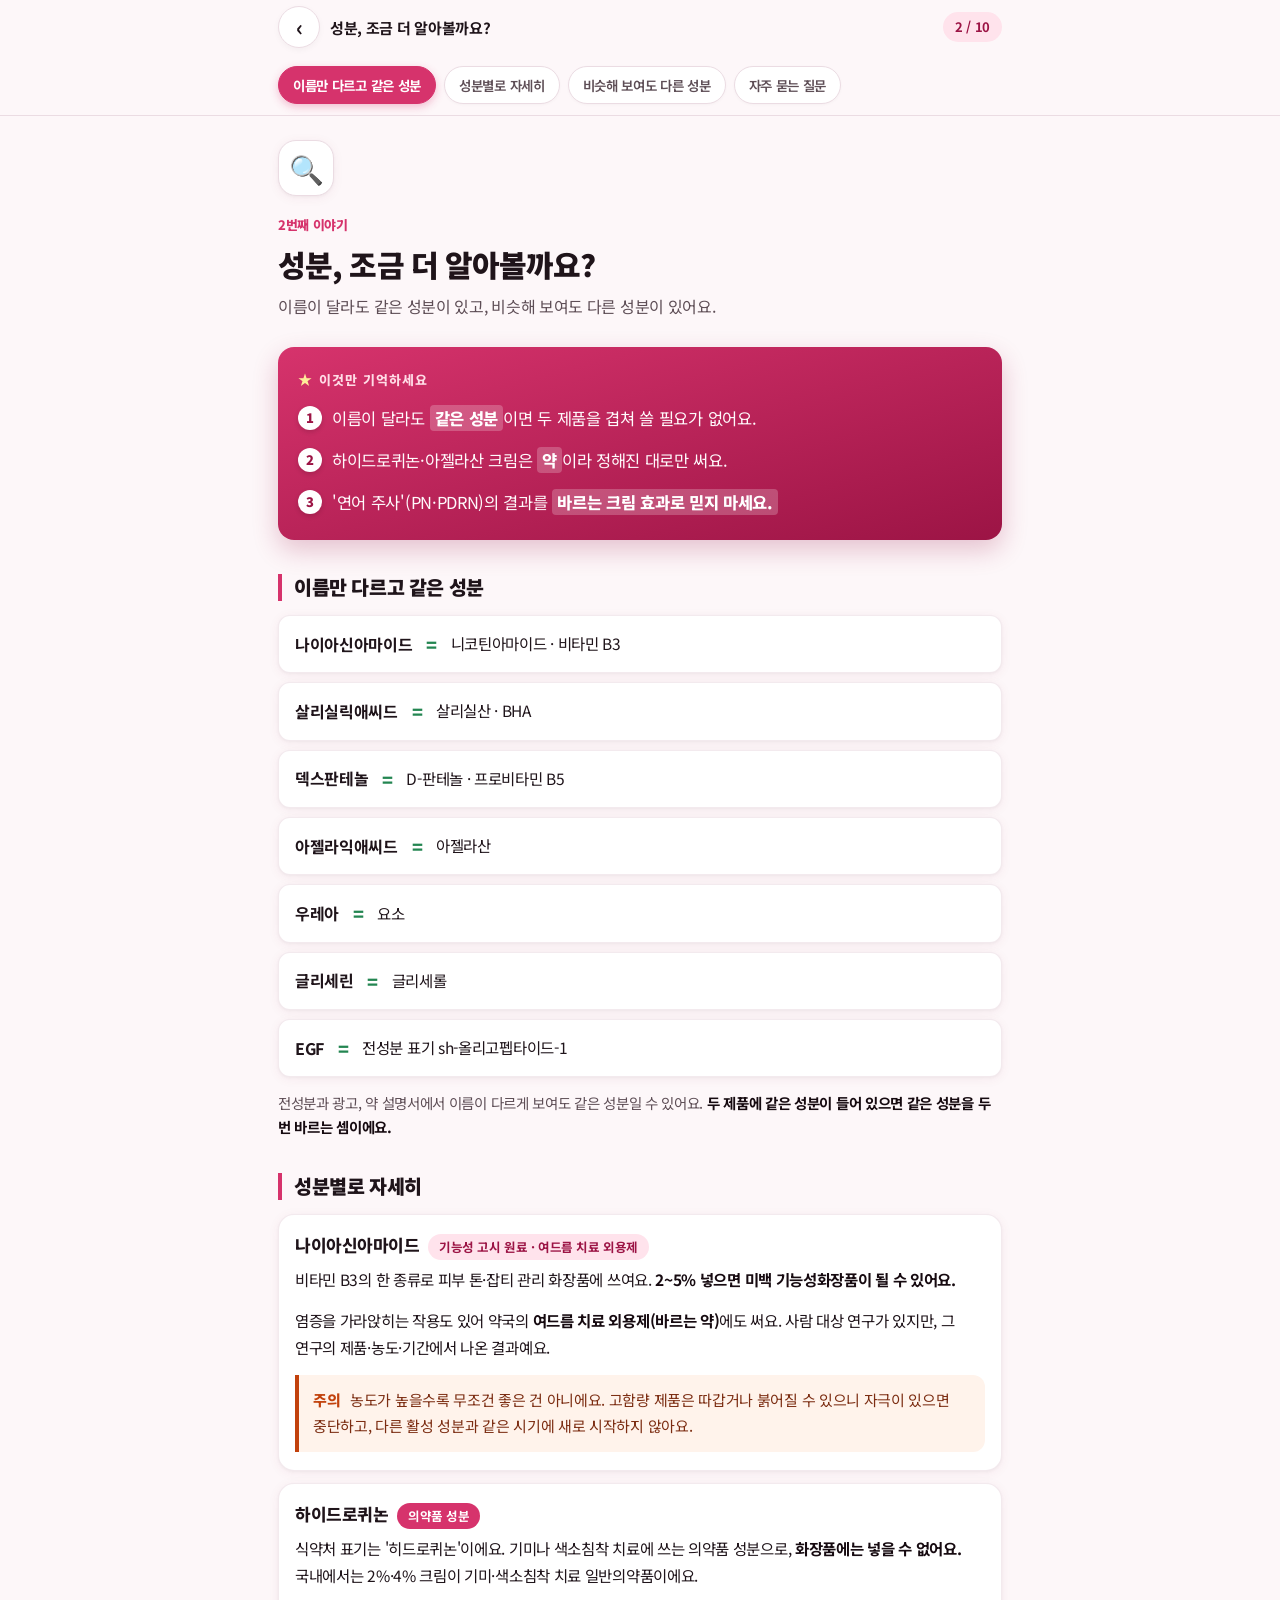
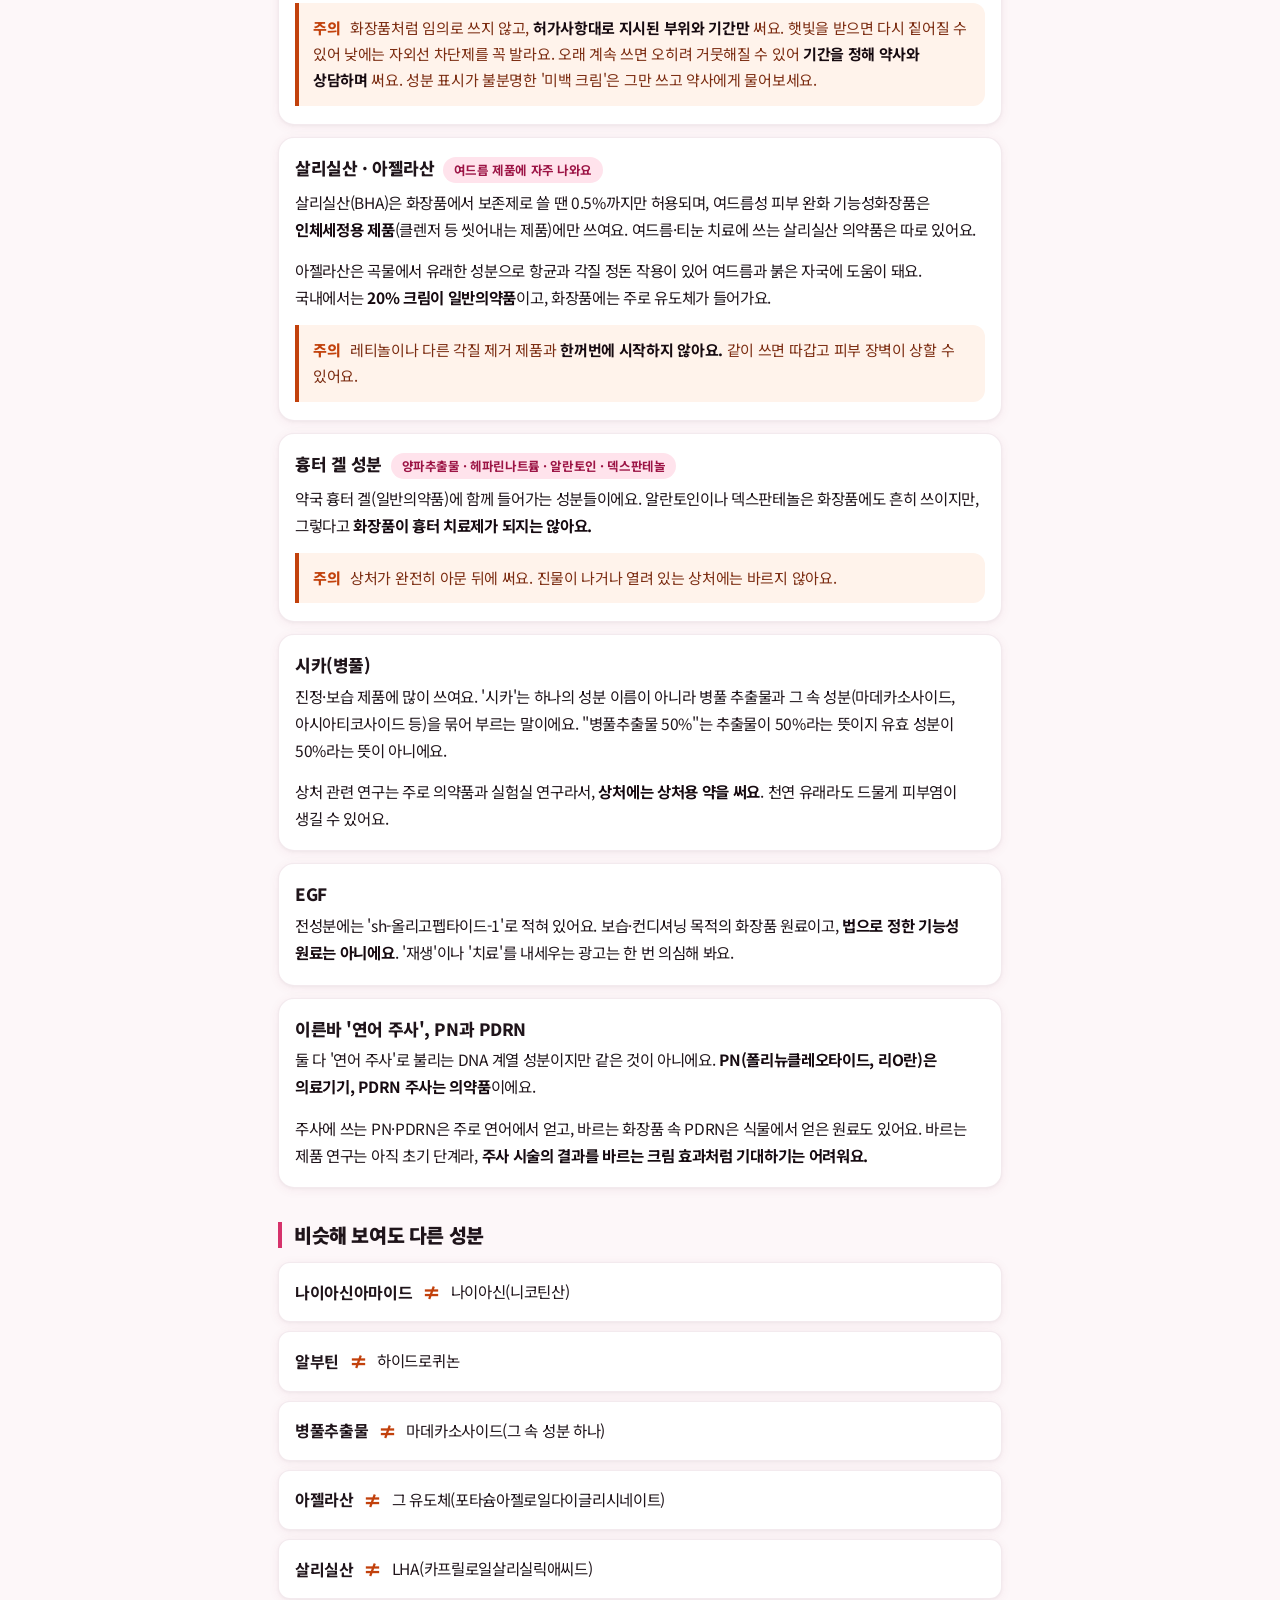
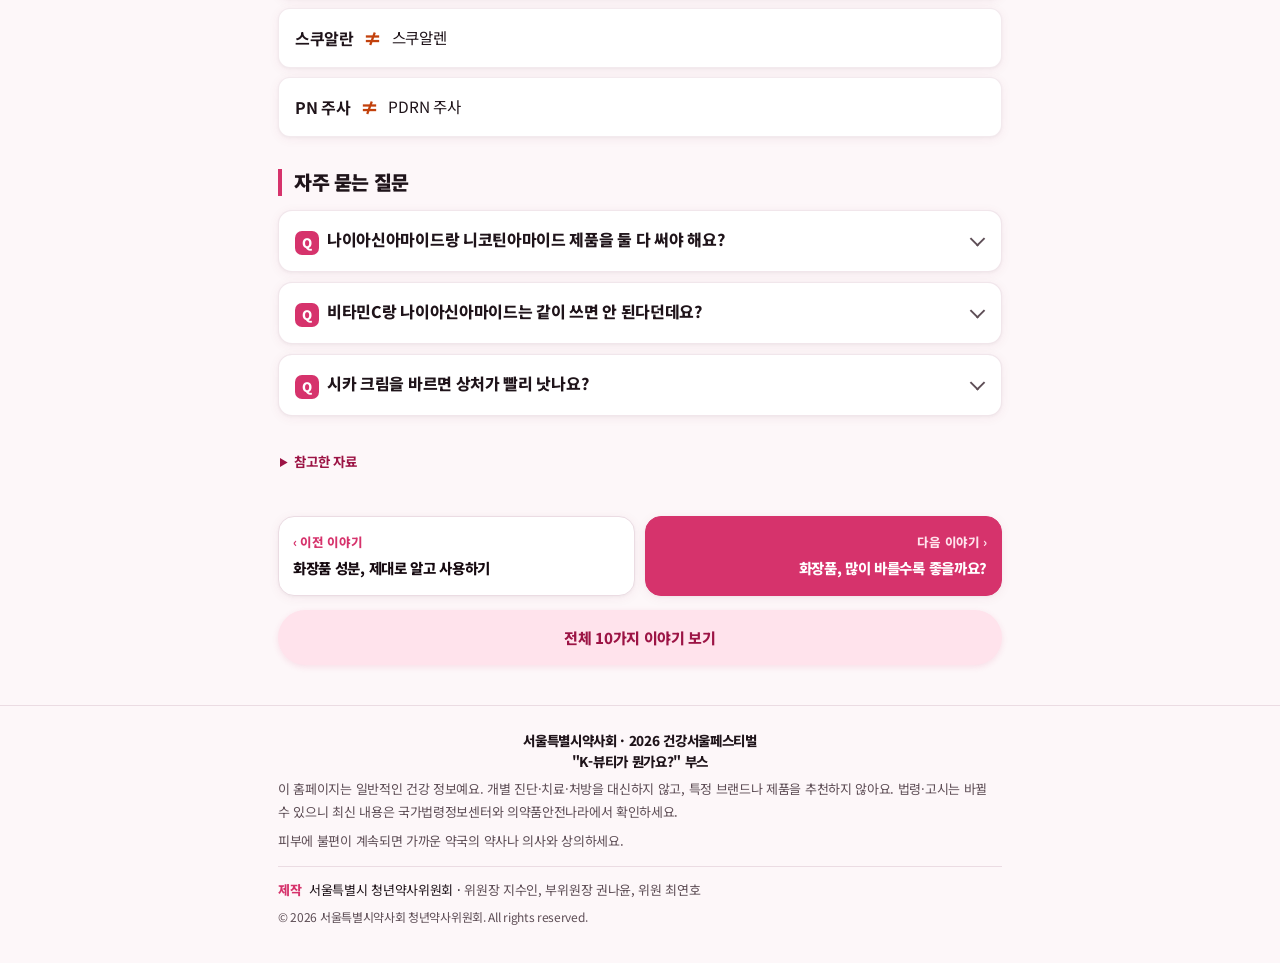
==== commit 8e22195e: "Align content with final A3 booklet, fix inaccuracies, remove brand names, bold key sentences Co-Aut" ====
--- a/ingredients-more.html
+++ b/ingredients-more.html
@@ -17,7 +17,7 @@
 <link rel="preconnect" href="https://fonts.googleapis.com">
 <link rel="preconnect" href="https://fonts.gstatic.com" crossorigin>
 <link rel="stylesheet" href="https://fonts.googleapis.com/css2?family=Noto+Sans+KR:wght@400;500;700;900&display=swap">
-<link rel="stylesheet" href="assets/style.css?v=1018b">
+<link rel="stylesheet" href="assets/style.css?v=1018d">
 </head>
 <body data-prev="ingredients.html" data-next="routine.html">
 <a class="skip" href="#main">본문 바로가기</a>
@@ -33,7 +33,7 @@
 <h1>성분, 조금 더 알아볼까요?</h1>
 <p class="lead">이름이 달라도 같은 성분이 있고, 비슷해 보여도 다른 성분이 있어요.</p>
 </div>
-<div class="keybox"><p class="kb-title">이것만 기억하세요</p><ol><li>이름이 달라도 <b>같은 성분</b>이면 두 제품을 겹쳐 쓸 필요가 없어요.</li><li>하이드로퀴논·아젤라산 크림은 <b>약</b>이라 정해진 대로만 써요.</li><li>PDRN·'연어 주사'의 결과를 <b>바르는 크림 효과로 믿지 마세요.</b></li></ol></div>
+<div class="keybox"><p class="kb-title">이것만 기억하세요</p><ol><li>이름이 달라도 <b>같은 성분</b>이면 두 제품을 겹쳐 쓸 필요가 없어요.</li><li>하이드로퀴논·아젤라산 크림은 <b>약</b>이라 정해진 대로만 써요.</li><li>'연어 주사'(PN·PDRN)의 결과를 <b>바르는 크림 효과로 믿지 마세요.</b></li></ol></div>
 
 <section>
 <h3>이름만 다르고 같은 성분</h3>
@@ -46,47 +46,47 @@
 <li><b>글리세린</b><span>=</span>글리세롤</li>
 <li><b>EGF</b><span>=</span>전성분 표기 sh-올리고펩타이드-1</li>
 </ul>
-<p class="note">전성분과 광고, 약 설명서에서 이름이 다르게 보여도 같은 성분일 수 있어요. 두 제품에 같은 성분이 들어 있으면 같은 성분을 두 번 바르는 셈이에요.</p>
+<p class="note">전성분과 광고, 약 설명서에서 이름이 다르게 보여도 같은 성분일 수 있어요. <strong>두 제품에 같은 성분이 들어 있으면 같은 성분을 두 번 바르는 셈이에요.</strong></p>
 </section>
 
 <section>
 <h3>성분별로 자세히</h3>
 <div class="stack">
 <article class="card">
-<h4>나이아신아마이드 <span class="pill">기능성 고시 원료 · 의약품</span></h4>
-<p>비타민 B3의 한 종류로 피부 톤·잡티 관리 화장품에 쓰여요. 2~5% 넣으면 미백 기능성화장품이 될 수 있어요.</p>
-<p>미백뿐 아니라 염증을 완화하는 작용도 있어, 약국에서는 4% 농도의 여드름 치료 일반의약품 겔(예: 세비타비겔 등)로도 쓰여 염증성 여드름에 효과를 나타내요.</p>
+<h4>나이아신아마이드 <span class="pill">기능성 고시 원료 · 여드름 치료 외용제</span></h4>
+<p>비타민 B3의 한 종류로 피부 톤·잡티 관리 화장품에 쓰여요. <strong>2~5% 넣으면 미백 기능성화장품이 될 수 있어요.</strong></p>
+<p>염증을 가라앉히는 작용도 있어 약국의 <strong>여드름 치료 외용제(바르는 약)</strong>에도 써요. 사람 대상 연구가 있지만, 그 연구의 제품·농도·기간에서 나온 결과예요.</p>
 <p class="warn-line"><b>주의</b> 농도가 높을수록 무조건 좋은 건 아니에요. 고함량 제품은 따갑거나 붉어질 수 있으니 자극이 있으면 중단하고, 다른 활성 성분과 같은 시기에 새로 시작하지 않아요.</p>
 </article>
 <article class="card">
 <h4>하이드로퀴논 <span class="pill strong">의약품 성분</span></h4>
-<p>식약처 표기는 '히드로퀴논'이에요. 기미나 색소침착 치료에 쓰는 일반의약품 성분으로, 화장품에는 넣을 수 없어요. 함량에 따라 2%는 색소침착 완화, 4%는 기미 치료 등으로 적응증이 달라요.</p>
-<p class="warn-line"><b>주의</b> 광과민성이 있어 바른 뒤 햇빛을 보면 피부 자극이나 붉어짐이 생길 수 있으므로 <b>주로 밤에만 소량</b> 발라요. 낮에는 자외선 차단제를 꼭 바르고, 장기간 계속 쓰면 오히려 피부가 거뭇해질 수 있어 <b>기간을 정해 약사와 상담하며</b> 써요.</p>
+<p>식약처 표기는 '히드로퀴논'이에요. 기미나 색소침착 치료에 쓰는 의약품 성분으로, <strong>화장품에는 넣을 수 없어요.</strong> 국내에서는 2%·4% 크림이 기미·색소침착 치료 일반의약품이에요.</p>
+<p class="warn-line"><b>주의</b> 화장품처럼 임의로 쓰지 않고, <strong>허가사항대로 지시된 부위와 기간만</strong> 써요. 햇빛을 받으면 다시 짙어질 수 있어 낮에는 자외선 차단제를 꼭 발라요. 오래 계속 쓰면 오히려 거뭇해질 수 있어 <strong>기간을 정해 약사와 상담하며</strong> 써요. 성분 표시가 불분명한 '미백 크림'은 그만 쓰고 약사에게 물어보세요.</p>
 </article>
 <article class="card">
 <h4>살리실산 · 아젤라산 <span class="pill">여드름 제품에 자주 나와요</span></h4>
-<p>살리실산(BHA)은 화장품에서 보존제로 쓸 땐 0.5%까지만 허용되며, 여드름성 피부 완화 기능성화장품은 <b>인체세정용 제품</b>(클렌저 등 씻어내는 제품)에만 쓰여요. 약국에는 살리실산 성분의 여드름 일반의약품(예: 클리어틴 등)이나 여드름 연고·크림(예: 애크논크림 등)도 다양하게 준비되어 있어요.</p>
-<p>아젤라산은 곡물에서 유래한 성분으로 항균과 각질 정돈 작용이 있어 여드름과 붉은 자국에 도움이 돼요. 국내에서는 20% 크림이 일반의약품이고, 화장품에는 주로 유도체가 들어가요.</p>
-<p class="warn-line"><b>주의</b> 레티놀이나 다른 각질 제거제와 한꺼번에 병용하면 피부 장벽이 상할 수 있어요.</p>
+<p>살리실산(BHA)은 화장품에서 보존제로 쓸 땐 0.5%까지만 허용되며, 여드름성 피부 완화 기능성화장품은 <b>인체세정용 제품</b>(클렌저 등 씻어내는 제품)에만 쓰여요. 여드름·티눈 치료에 쓰는 살리실산 의약품은 따로 있어요.</p>
+<p>아젤라산은 곡물에서 유래한 성분으로 항균과 각질 정돈 작용이 있어 여드름과 붉은 자국에 도움이 돼요. 국내에서는 <strong>20% 크림이 일반의약품</strong>이고, 화장품에는 주로 유도체가 들어가요.</p>
+<p class="warn-line"><b>주의</b> 레티놀이나 다른 각질 제거 제품과 <strong>한꺼번에 시작하지 않아요.</strong> 같이 쓰면 따갑고 피부 장벽이 상할 수 있어요.</p>
 </article>
 <article class="card">
 <h4>흉터 겔 성분 <span class="pill">양파추출물 · 헤파린나트륨 · 알란토인 · 덱스판테놀</span></h4>
-<p>약국 흉터 치료제(일반의약품)에 주로 들어가는 성분들이에요. 양파추출물(예: 콘투락투벡스 등)이나 헤파린나트륨 등은 흉터 조직 섬유화를 막고 붉은 기를 가라앉히는 데 도움을 줘요. 알란토인이나 덱스판테놀은 화장품에도 흔히 쓰이지만, 화장품 자체가 흉터 치료제가 되지는 않아요.</p>
+<p>약국 흉터 겔(일반의약품)에 함께 들어가는 성분들이에요. 알란토인이나 덱스판테놀은 화장품에도 흔히 쓰이지만, 그렇다고 <strong>화장품이 흉터 치료제가 되지는 않아요.</strong></p>
 <p class="warn-line"><b>주의</b> 상처가 완전히 아문 뒤에 써요. 진물이 나거나 열려 있는 상처에는 바르지 않아요.</p>
 </article>
 <article class="card">
 <h4>시카(병풀)</h4>
 <p>진정·보습 제품에 많이 쓰여요. '시카'는 하나의 성분 이름이 아니라 병풀 추출물과 그 속 성분(마데카소사이드, 아시아티코사이드 등)을 묶어 부르는 말이에요. "병풀추출물 50%"는 추출물이 50%라는 뜻이지 유효 성분이 50%라는 뜻이 아니에요.</p>
-<p>상처 관련 연구는 주로 의약품과 실험실 연구라서, 상처에는 상처용 약을 써요. 천연 유래라도 드물게 피부염이 생길 수 있어요.</p>
+<p>상처 관련 연구는 주로 의약품과 실험실 연구라서, <strong>상처에는 상처용 약을 써요</strong>. 천연 유래라도 드물게 피부염이 생길 수 있어요.</p>
 </article>
 <article class="card">
 <h4>EGF</h4>
-<p>전성분에는 'sh-올리고펩타이드-1'로 적혀 있어요. 보습·컨디셔닝 목적의 화장품 원료이고, 법으로 정한 기능성 원료는 아니에요. '재생'이나 '치료'를 내세우는 광고는 한 번 의심해 봐요.</p>
+<p>전성분에는 'sh-올리고펩타이드-1'로 적혀 있어요. 보습·컨디셔닝 목적의 화장품 원료이고, <strong>법으로 정한 기능성 원료는 아니에요</strong>. '재생'이나 '치료'를 내세우는 광고는 한 번 의심해 봐요.</p>
 </article>
 <article class="card">
-<h4>PDRN과 PN('연어 주사')</h4>
-<p>둘 다 DNA 계열 성분이지만 목적과 분자 크기가 달라요. '리쥬란' 등으로 알려진 <b>PN(폴리뉴클레오타이드)</b>은 긴 사슬 DNA로 체내 유지력이 강해 피부 구조 재생, 탄력, 장벽 강화 목적의 의료기기 주사제로 쓰여요. 반면 일반적인 연어주사로 불리는 <b>PDRN</b>은 상대적으로 짧은 사슬 DNA로 염증 완화와 상처 치유, 조직 재생을 돕는 의약품 주사제예요.</p>
-<p>주사제용 PN/PDRN은 주로 연어 생식세포에서 추출하지만, 최근 바르는 화장품 속 PDRN은 연어 추출물 외에도 소나무 등 식물에서 추출한 성분도 많이 활용돼요. 다만 바르는 화장품은 큰 DNA 분자의 피부 흡수율에 한계가 있으므로, 주사 시술의 효과를 바르는 크림에 그대로 기대하기는 어려워요.</p>
+<h4>이른바 '연어 주사', PN과 PDRN</h4>
+<p>둘 다 '연어 주사'로 불리는 DNA 계열 성분이지만 같은 것이 아니에요. <b>PN(폴리뉴클레오타이드, 리O란)은 의료기기, PDRN 주사는 의약품</b>이에요.</p>
+<p>주사에 쓰는 PN·PDRN은 주로 연어에서 얻고, 바르는 화장품 속 PDRN은 식물에서 얻은 원료도 있어요. 바르는 제품 연구는 아직 초기 단계라, <strong>주사 시술의 결과를 바르는 크림 효과처럼 기대하기는 어려워요.</strong></p>
 </article>
 </div>
 </section>
@@ -100,13 +100,13 @@
 <li><b>아젤라산</b><span>≠</span>그 유도체(포타슘아젤로일다이글리시네이트)</li>
 <li><b>살리실산</b><span>≠</span>LHA(카프릴로일살리실릭애씨드)</li>
 <li><b>스쿠알란</b><span>≠</span>스쿠알렌</li>
-<li><b>PN('연어 주사')</b><span>≠</span>PDRN 주사</li>
+<li><b>PN 주사</b><span>≠</span>PDRN 주사</li>
 </ul>
 </section>
 <section class="faq"><h3>자주 묻는 질문</h3>
-<details class="qa-item"><summary>나이아신아마이드랑 니코틴아마이드 제품을 둘 다 써야 해요?</summary><p>같은 성분이라 둘 다 살 필요가 없어요. 두 제품을 겹쳐 바르면 같은 성분을 두 번 바르는 셈이에요.</p></details>
+<details class="qa-item"><summary>나이아신아마이드랑 니코틴아마이드 제품을 둘 다 써야 해요?</summary><p><strong>같은 성분이라 둘 다 살 필요가 없어요.</strong> 두 제품을 겹쳐 바르면 같은 성분을 두 번 바르는 셈이에요.</p></details>
 <details class="qa-item"><summary>비타민C랑 나이아신아마이드는 같이 쓰면 안 된다던데요?</summary><p>평소처럼 같이 써도 안 된다는 근거는 약해요. 겹쳐 발랐을 때 따가우면 아침과 저녁으로 나눠 쓰면 돼요.</p></details>
-<details class="qa-item"><summary>시카 크림을 바르면 상처가 빨리 낫나요?</summary><p>상처 자체는 먼저 소독약이나 항생제 연고 같은 <b>상처용 의약품</b>으로 올바르게 치료해야 해요. 다만 상처가 아물어가는 과정이나 평소 피부 관리에 시카(병풀) 성분의 화장품을 보습 및 피부 재생 관리용 크림으로 함께 덧발라 주면 장벽 회복과 보습에 더 좋은 시너지를 낼 수 있어요. (단, 진물이 나는 열린 상처 부위에는 화장품을 직접 바르지 않아요.)</p></details>
+<details class="qa-item"><summary>시카 크림을 바르면 상처가 빨리 낫나요?</summary><p>아니에요. 상처는 소독약이나 상처용 연고 같은 <b>상처용 의약품</b>으로 먼저 치료해요. 시카 크림은 상처가 다 아문 뒤 보습용으로 쓰고, <strong>진물이 나는 열린 상처에는 바르지 않아요.</strong></p></details>
 </section>
 <details class="refs"><summary>참고한 자료</summary><ol><li>식약처 「기능성화장품 심사에 관한 규정」</li><li>의약품안전나라(nedrug.mfds.go.kr) 허가사항</li><li>Bissett DL 외. Int J Cosmet Sci 2004;26(5):231–238</li><li>「화장품 안전기준 등에 관한 규정」 별표2(살리실릭애씨드), 화장품법 시행규칙 제2조</li></ol></details>
 <nav class="pager" aria-label="다른 이야기">
--- a/assets/style.css
+++ b/assets/style.css
@@ -1053,18 +1053,33 @@
 .foot .copy { font-size: 12px; color: var(--muted); margin-bottom: 0; }
 @media (max-width: 639px) { .foot .credit .sep { display: none; } .foot .credit .names { display: block; margin-top: 2px; } }
 /* 두 줄 행사명, 가운데 정렬 */
-.eyebrow { text-align: center; line-height: 1.55; border-radius: 18px; padding: 6px 16px; }
+.eyebrow { display: block; width: fit-content; max-width: 100%; margin-left: auto; margin-right: auto; text-align: center; line-height: 1.55; border-radius: 18px; padding: 6px 16px; }
 .foot .org { text-align: center; line-height: 1.55; }
-/* 첫 화면 제목 반짝임 */
-.hero h1 .l1, .hero h1 .l2 { -webkit-background-clip: text; background-clip: text; color: transparent; background-size: 250% 100%; animation: kb-shine 3.6s ease-in-out infinite; }
-.hero h1 .l1 { background-image: linear-gradient(100deg, #2f2329 0%, #2f2329 38%, #ff8fb8 50%, #2f2329 62%, #2f2329 100%); }
-.hero h1 .l2 { background-image: linear-gradient(100deg, #e64980 0%, #b8336a 38%, #fff0f5 50%, #b8336a 62%, #e64980 100%); animation-delay: .35s; }
-@keyframes kb-shine { 0% { background-position: 120% 0; } 60%, 100% { background-position: -20% 0; } }
+/* 첫 화면 제목: 글씨색은 그대로, 빛줄기가 왼쪽에서 오른쪽으로 지나가요 */
+.hero h1 .l1, .hero h1 .l2 {
+  -webkit-background-clip: text; background-clip: text; color: transparent;
+  background-repeat: no-repeat; background-size: 300% 100%, 100% 100%;
+  background-position: 100% 0, 0 0;
+  animation: kb-sweep 3.8s cubic-bezier(.55,.05,.35,1) infinite;
+}
+.hero h1 .l1 { background-image: linear-gradient(105deg, rgba(255,255,255,0) 43%, rgba(255,228,240,.85) 47.5%, rgba(255,253,244,1) 50%, rgba(255,228,240,.85) 52.5%, rgba(255,255,255,0) 57%), linear-gradient(var(--ink), var(--ink)); }
+.hero h1 .l2 { background-image: linear-gradient(105deg, rgba(255,255,255,0) 43%, rgba(255,240,246,.9) 47.5%, rgba(255,255,250,1) 50%, rgba(255,240,246,.9) 52.5%, rgba(255,255,255,0) 57%), linear-gradient(120deg, #e64980, var(--brand-deep)); animation-delay: .22s; }
+@keyframes kb-sweep { 0% { background-position: 100% 0, 0 0; } 42%, 100% { background-position: 0% 0, 0 0; } }
+.hero h1 { animation: kb-glory 3.8s ease-in-out infinite; }
+@keyframes kb-glory { 0%, 6% { filter: drop-shadow(0 0 0 rgba(255,150,195,0)); } 24% { filter: drop-shadow(0 0 10px rgba(255,150,195,.55)); } 50%, 100% { filter: drop-shadow(0 0 0 rgba(255,150,195,0)); } }
 .hero h1 .spark { font-style: normal; display: inline-block; font-size: .42em; color: #f06595; vertical-align: super; margin-left: 4px; animation: kb-twinkle 1.8s ease-in-out infinite; }
 .hero h1 .spark.s2 { color: #fcc419; animation-delay: .9s; font-size: .5em; }
 @keyframes kb-twinkle { 0%, 100% { opacity: .15; transform: scale(.6) rotate(0deg); } 50% { opacity: 1; transform: scale(1.15) rotate(20deg); } }
 @media (prefers-reduced-motion: reduce) {
-  .hero h1 .l1, .hero h1 .l2, .hero h1 .spark { animation: none; }
-  .hero h1 .l1, .hero h1 .l2 { background-position: 0 0; }
+  .hero h1, .hero h1 .l1, .hero h1 .l2, .hero h1 .spark { animation: none; }
+  .hero h1 .l1, .hero h1 .l2 { background-position: 100% 0, 0 0; }
   .hero h1 .spark { opacity: 1; }
 }
+/* 맨 아래 로고 세 개: 모바일에서 더 크게, 글자 크기를 키워도 한 줄로 나란히 */
+@media (max-width: 899px) {
+  .foot-logos { flex-wrap: nowrap !important; justify-content: center; gap: 0 4% !important; }
+  .foot .foot-logos img { flex: 0 1 auto; min-width: 0; height: auto !important; }
+  .foot-logos .lg-kbs { width: 37%; max-width: 197px; }
+  .foot-logos .lg-fest { width: 17.5%; max-width: 90px; }
+  .foot-logos .lg-kpa { width: 33.5%; max-width: 176px; }
+}
